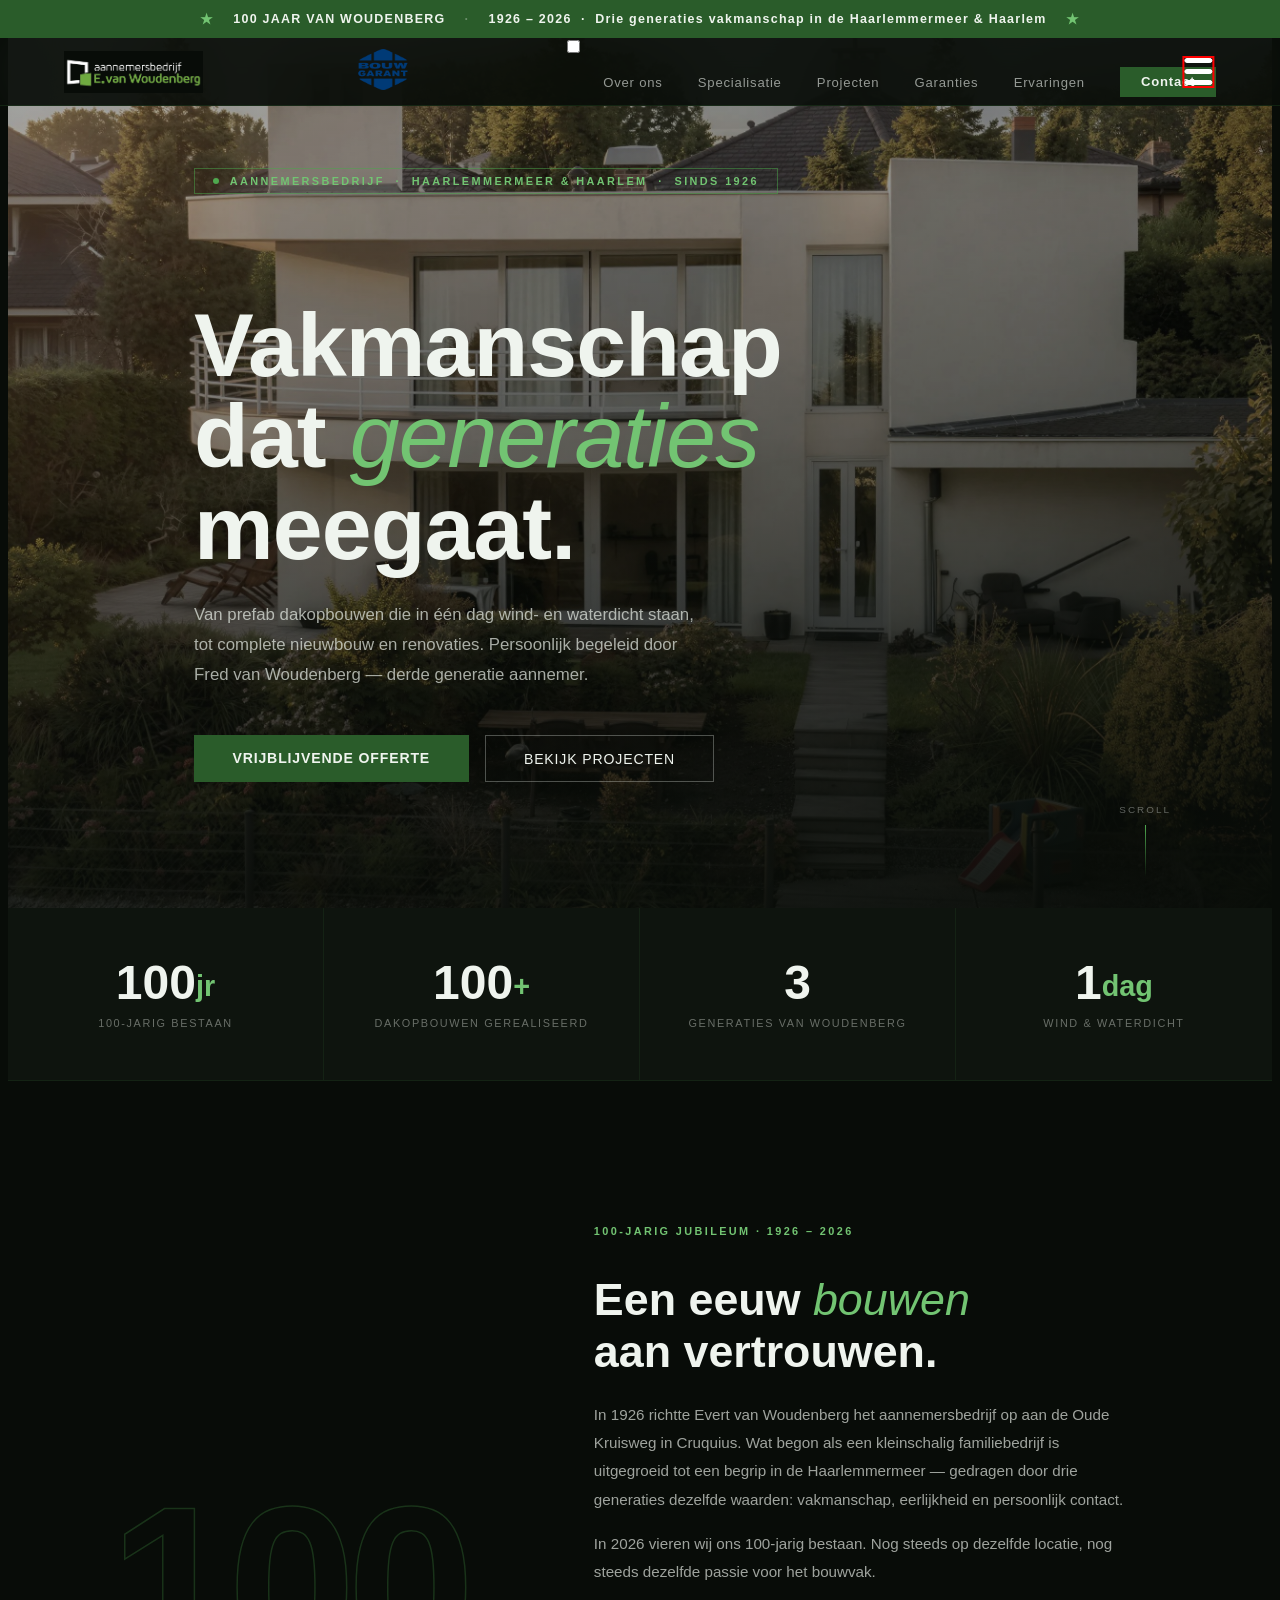
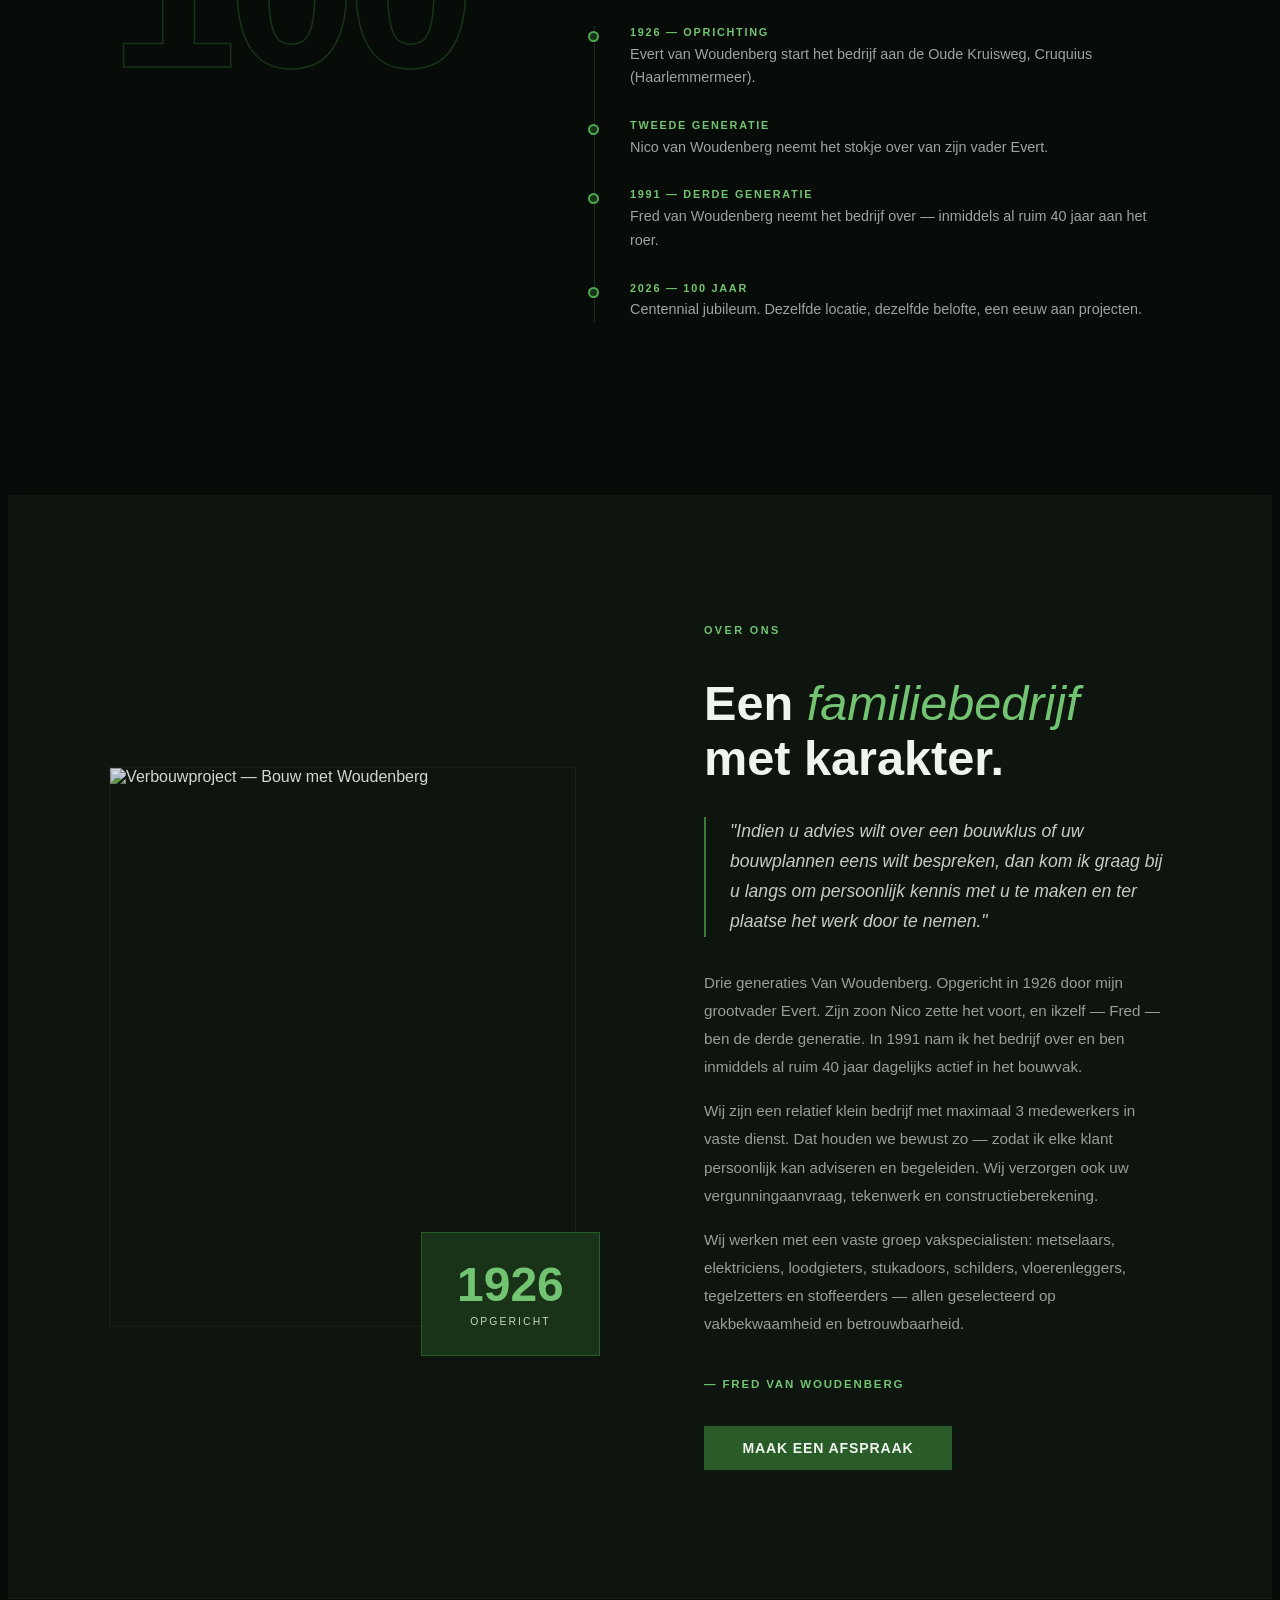
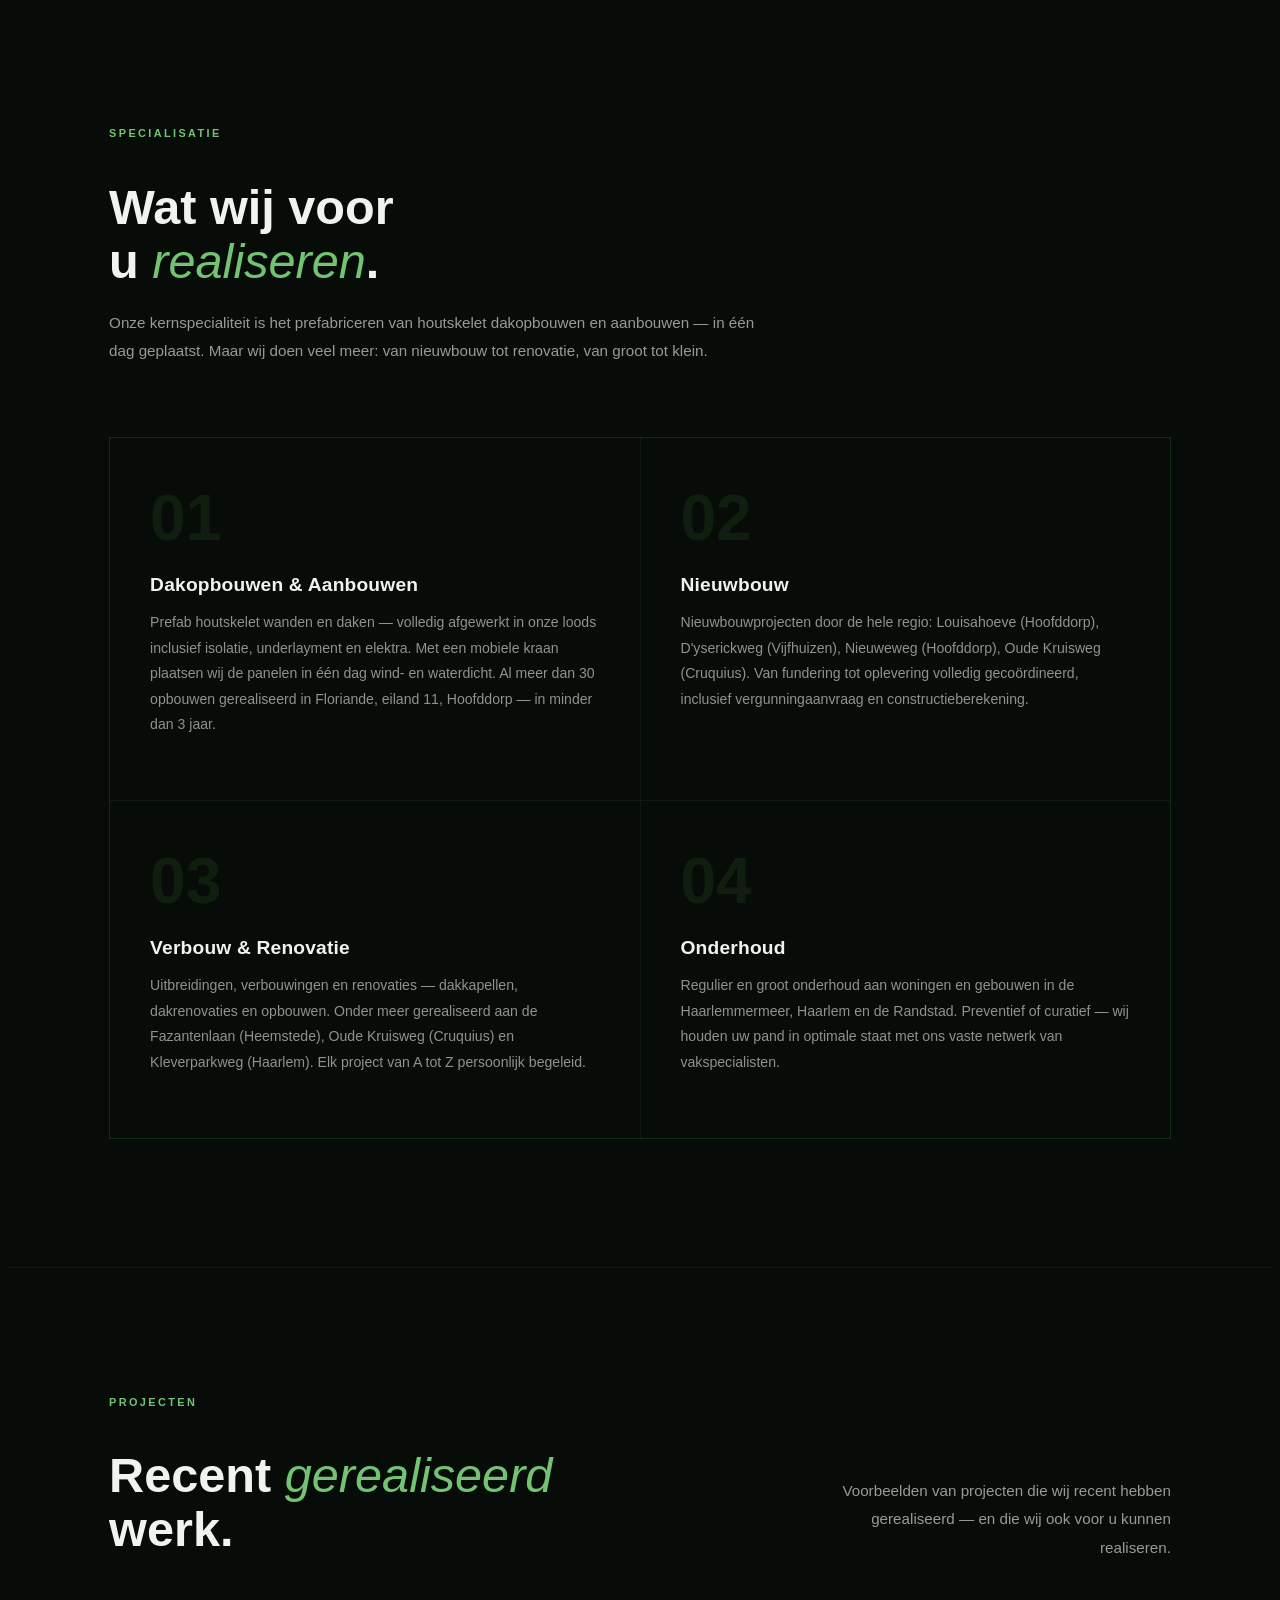
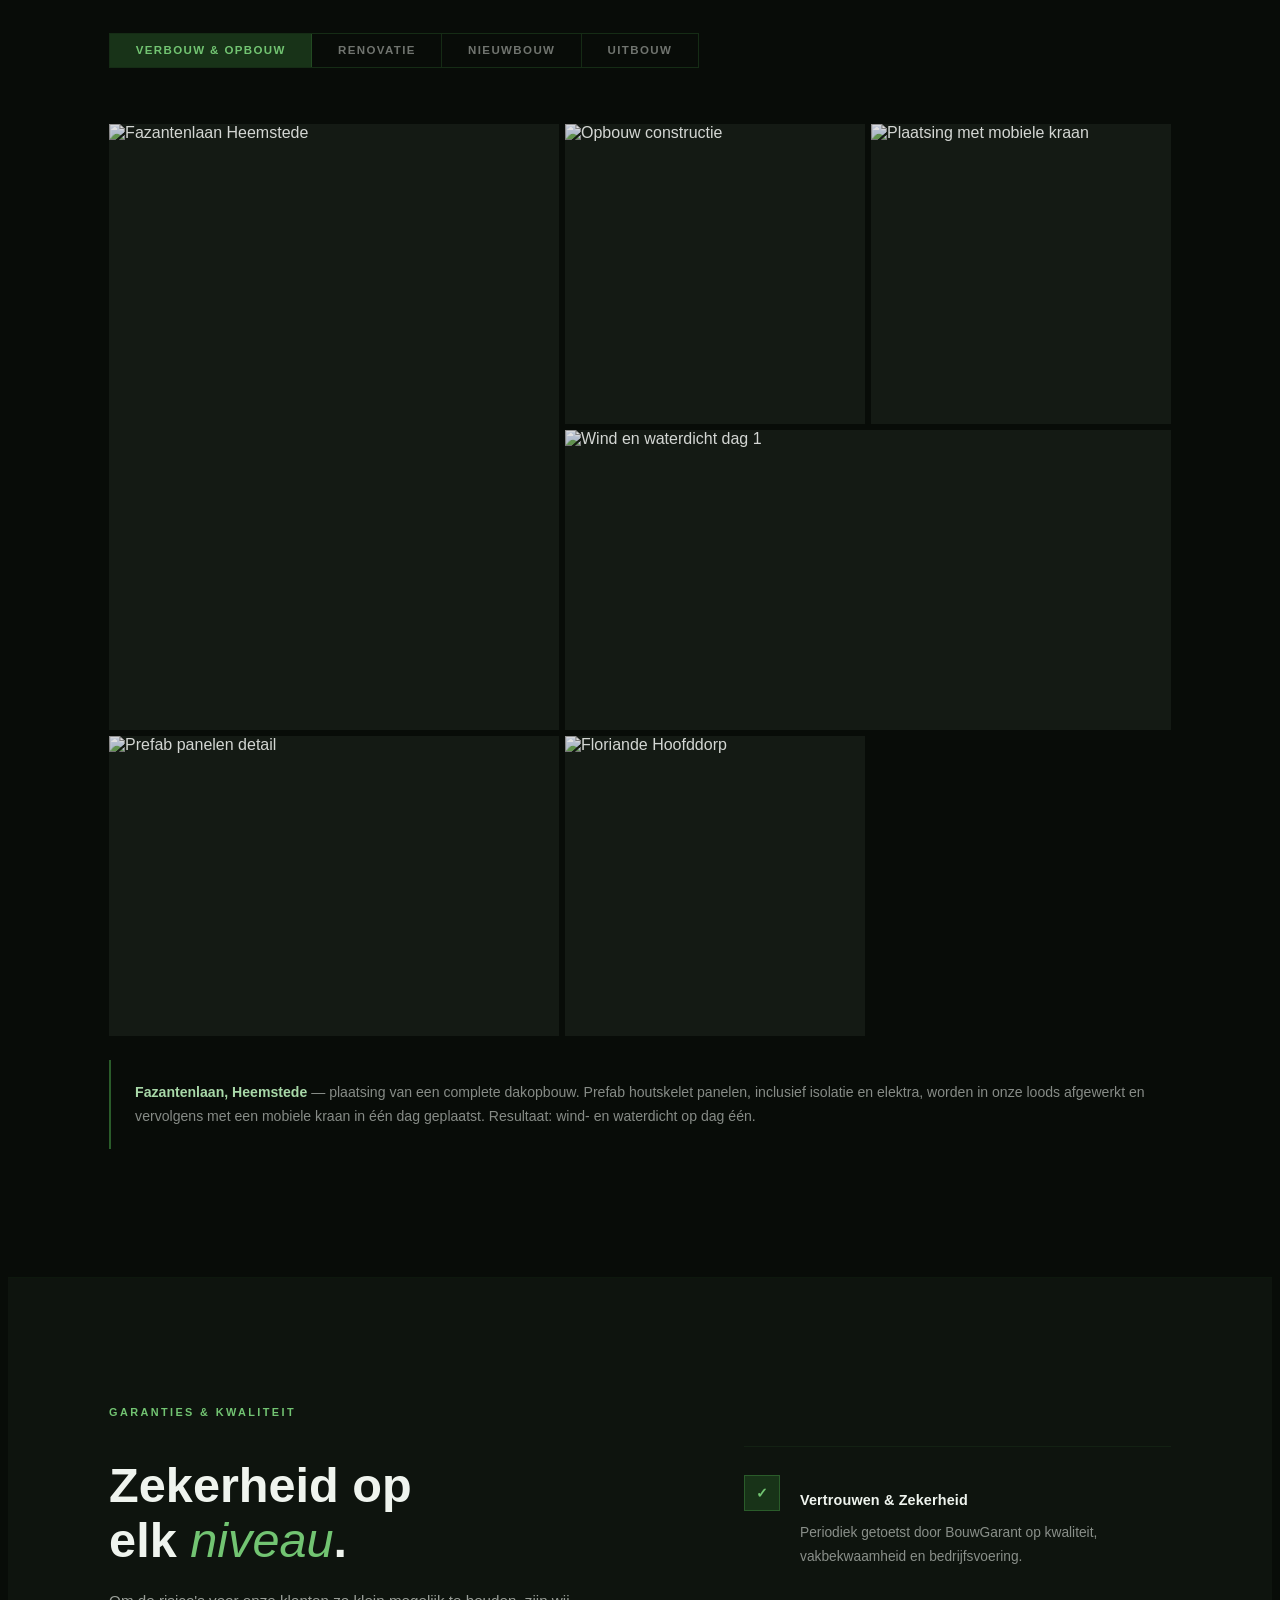
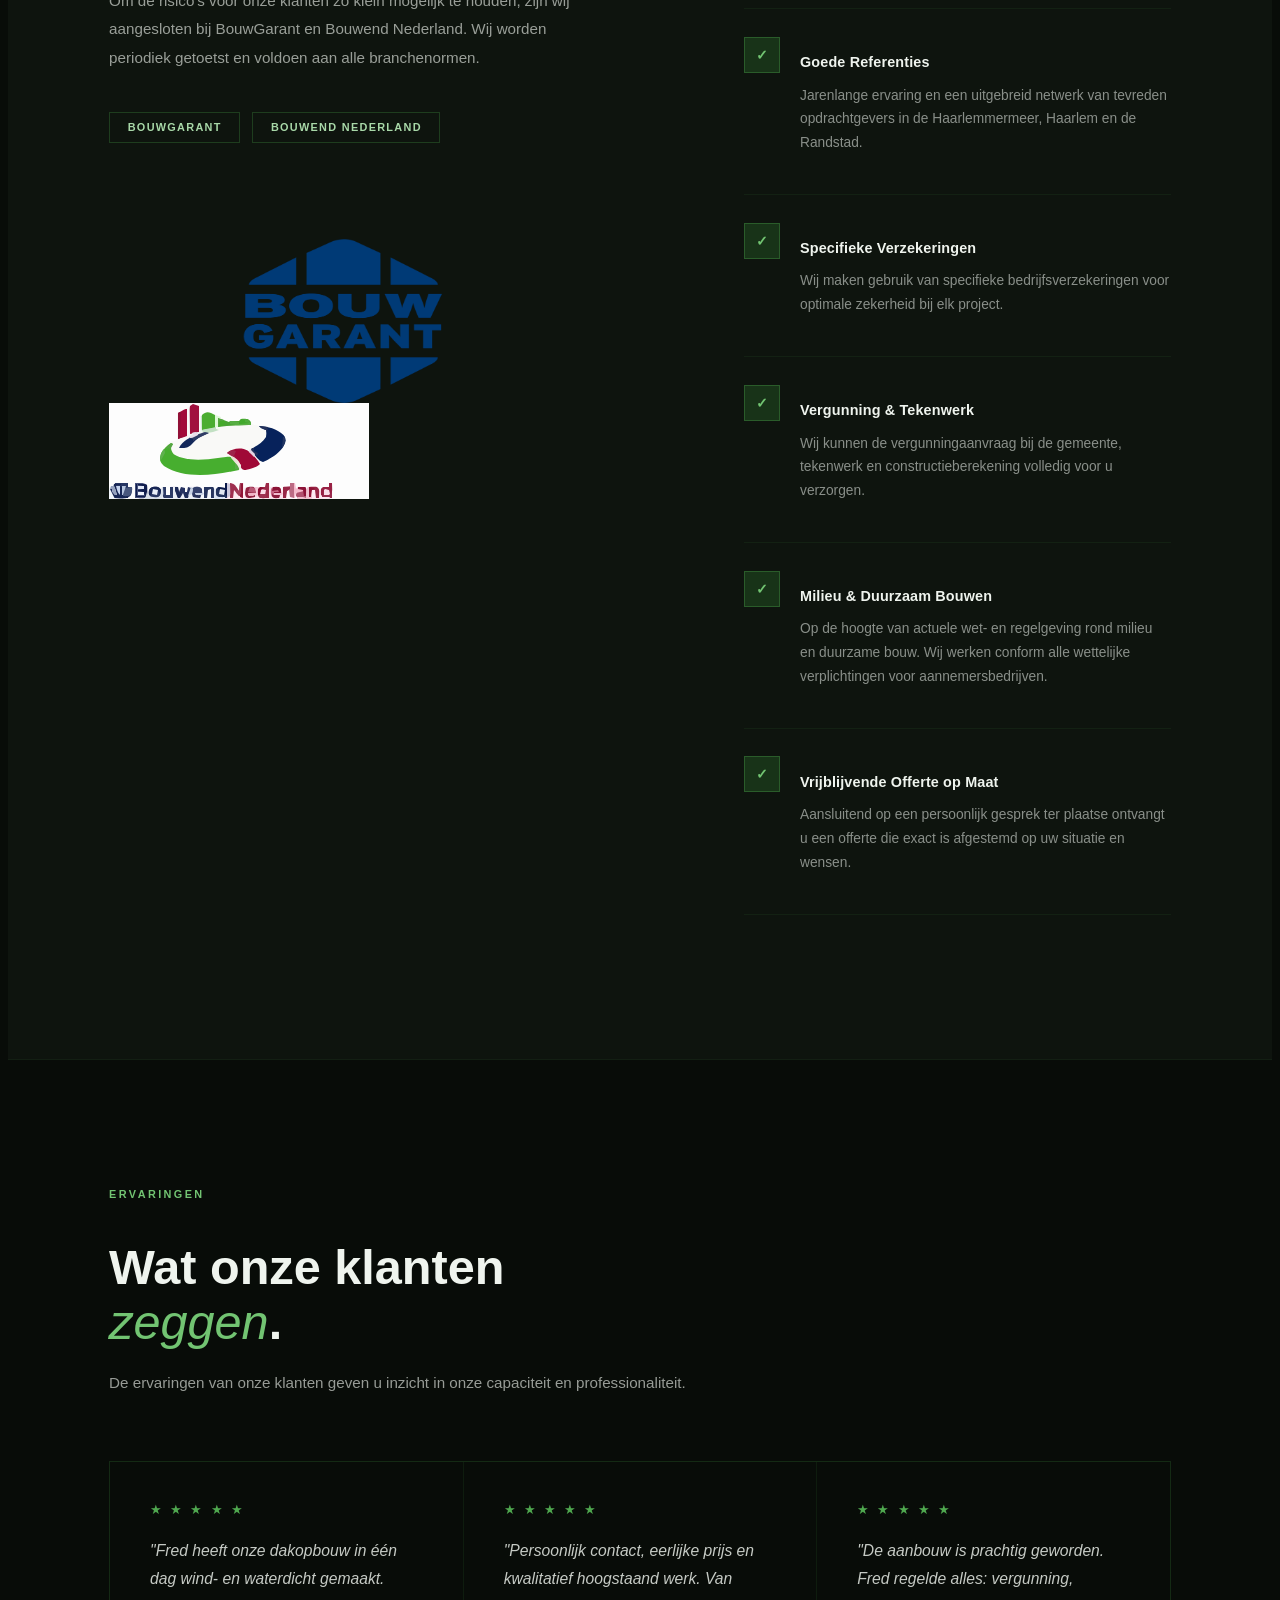
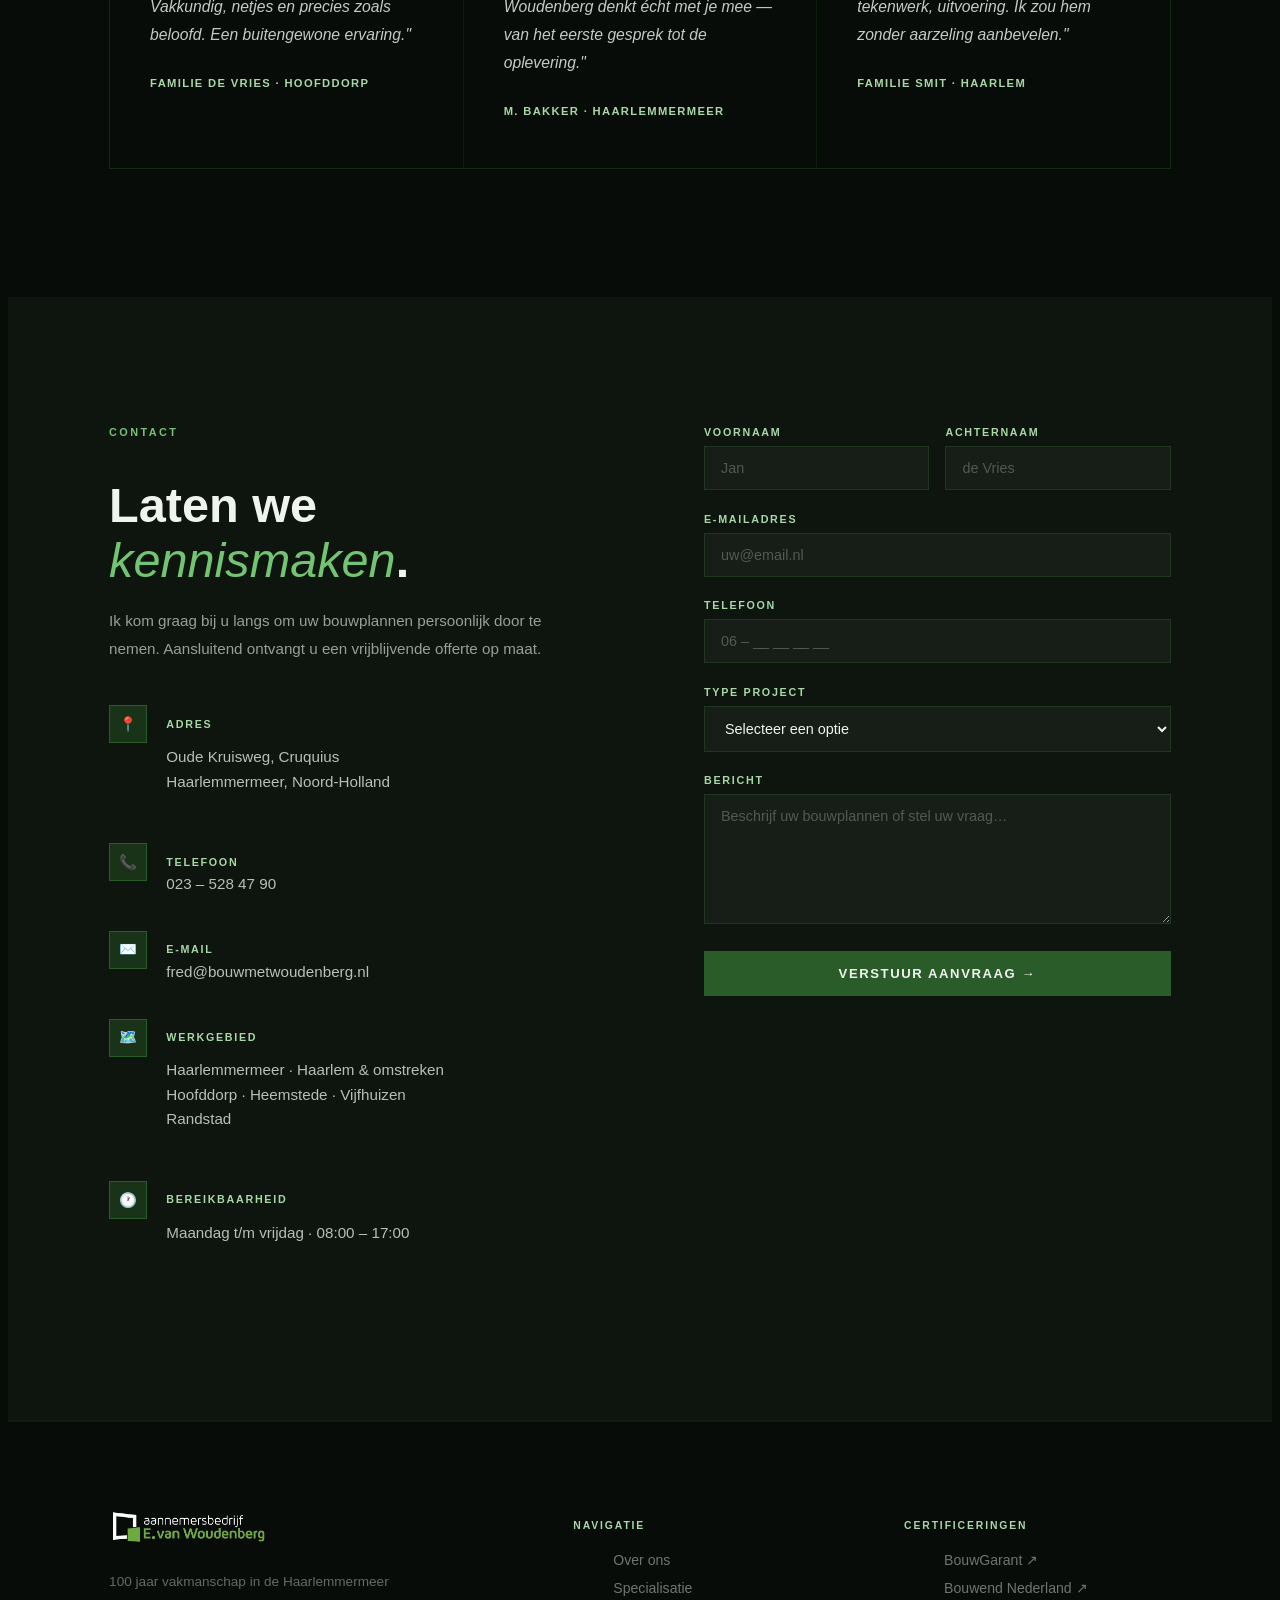
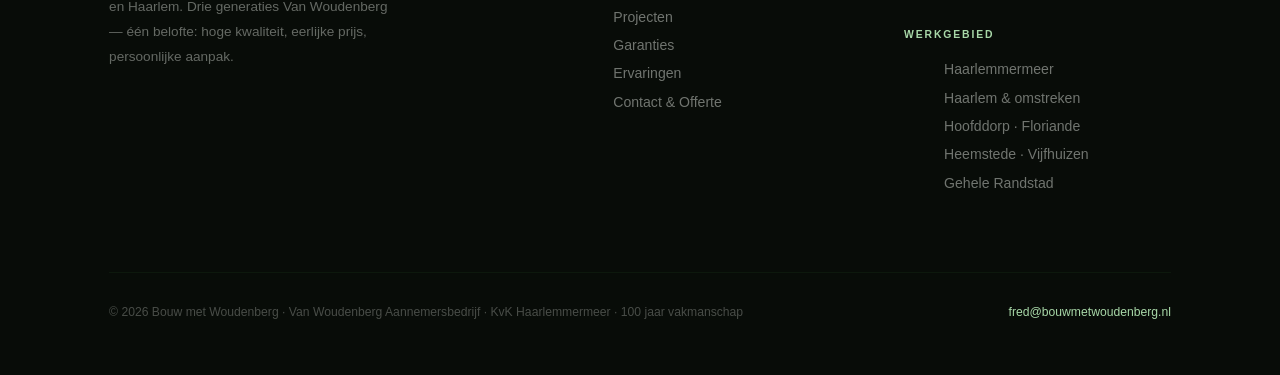
==== Bouw_met_Woudenberg/index.html @ 9d131769 "Add files via upload" ====
<!DOCTYPE html>
<html lang="nl">
<head>
<meta charset="UTF-8">
<meta name="viewport" content="width=device-width, initial-scale=1.0">
<title>Bouw met Woudenberg — 100 jaar vakmanschap</title>
<link rel="stylesheet" href="style.css">
</head>
<body>

<header>

<!-- ─── JUBILEUM BANNER ─── -->
<div class="jubileum-banner">
  <span class="jub-star">★</span>
  <strong>100 JAAR VAN WOUDENBERG</strong>
  <span class="jub-sep">·</span>
  <span>1926 – 2026 &nbsp;·&nbsp; Drie generaties vakmanschap in de Haarlemmermeer &amp; Haarlem</span>
  <span class="jub-star">★</span>
</div>

<!-- ─── NAV ─── -->
<nav id="main-nav">
  <a href="#home" class="nav-logo">
    <img src="[data-uri]" alt="Aannemersbedrijf E. van Woudenberg" style="height:42px;width:auto;display:block;">
  </a>
  <a href="" class="nav-bouw-garant">
    <svg xmlns="http://www.w3.org/2000/svg" xmlns:xlink="http://www.w3.org/1999/xlink" width="50px" height="41px" viewBox="0 0 100 82" version="1.1">
    <title>BouwGarant_Logo_RGB</title>
    <g id="Ontwerp" stroke="none" stroke-width="1" fill="none" fill-rule="evenodd">
        <g id="10-01_Home" transform="translate(-76, -99)">
            <g id="Group" transform="translate(0, 69)">
                <image id="BouwGarant_Logo_RGB" x="76" y="30" width="100" height="82" xlink:href="[data-uri]"/>
            </g>
        </g>
    </g>
</svg>
  </a>
  <div>
    <label for="hamburgeMenuBtn class="Wrapper">
      <input type="checkbox" class="hamburgeMenuBtn" id="hamburgeMenuBtn">
      <span class="hamburgerLineBox">
        <span class="hamburgerLine"></span>
        <span class="hamburgerLine"></span>
        <span class="hamburgerLine"></span>
      </span>
    </label>
    <ul>
      <li><a href="#over-ons">Over ons</a></li>
      <li><a href="#specialisatie">Specialisatie</a></li>
      <li><a href="#projecten">Projecten</a></li>
      <li><a href="#garanties">Garanties</a></li>
      <li><a href="#ervaringen">Ervaringen</a></li>
      <li><a href="#contact" class="nav-cta">Contact</a></li>
    </ul>
  </div>
</nav>

</header>

<main>

<!-- ─── HERO ─── -->
<section id="home">
  <img id="hero-img" class="hero-img"
    src="[data-uri]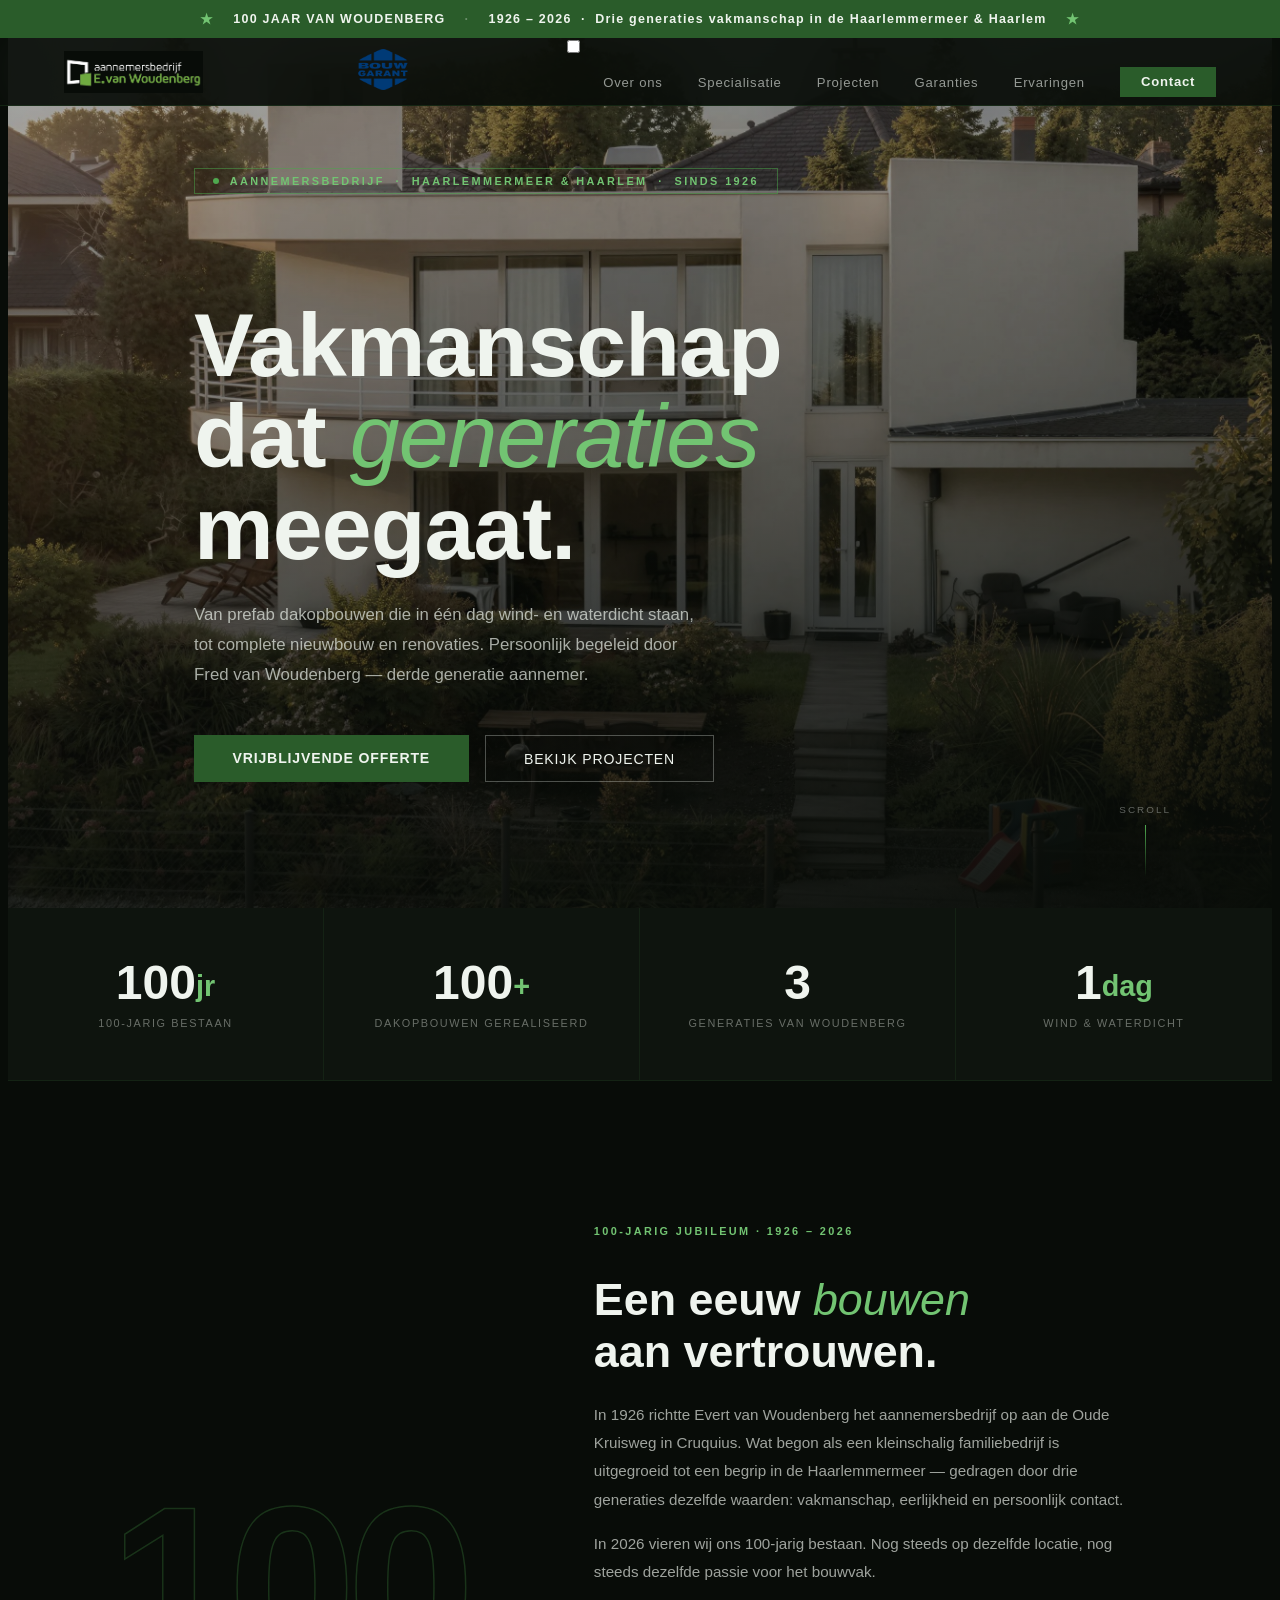
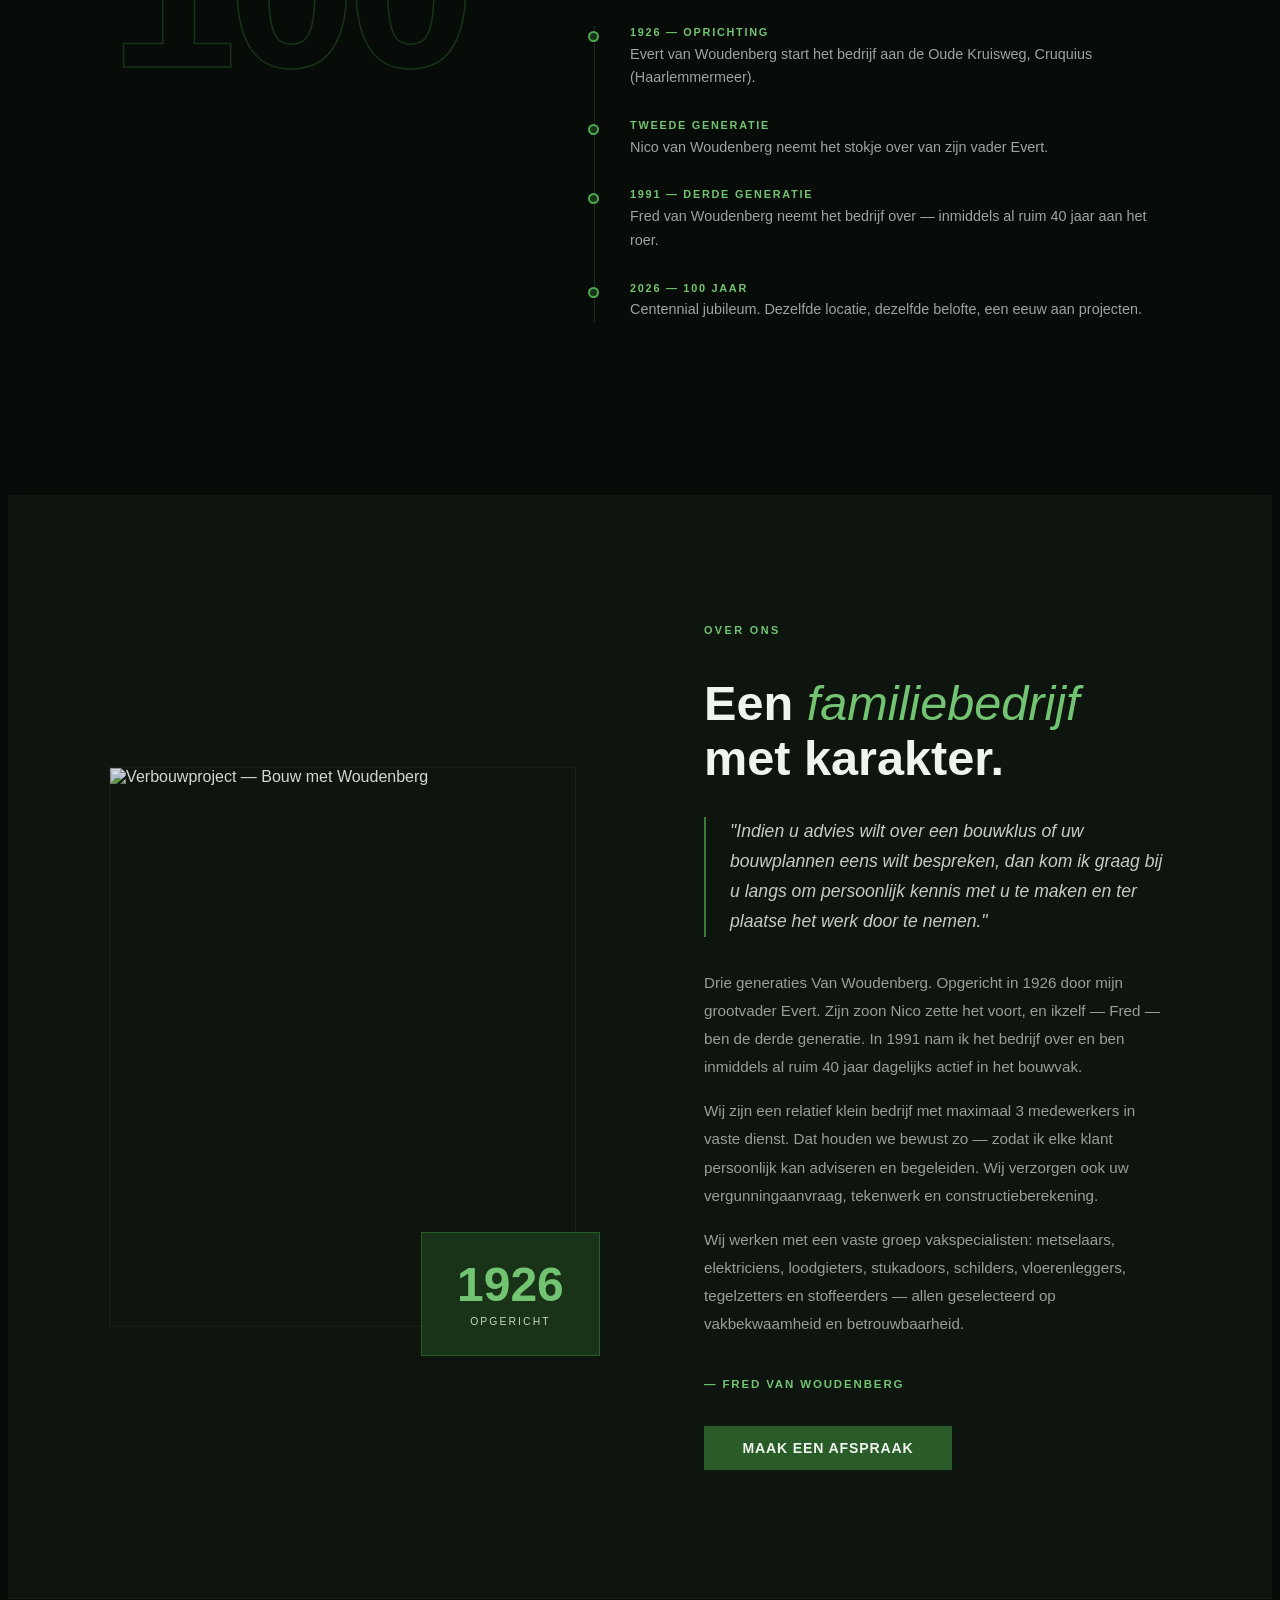
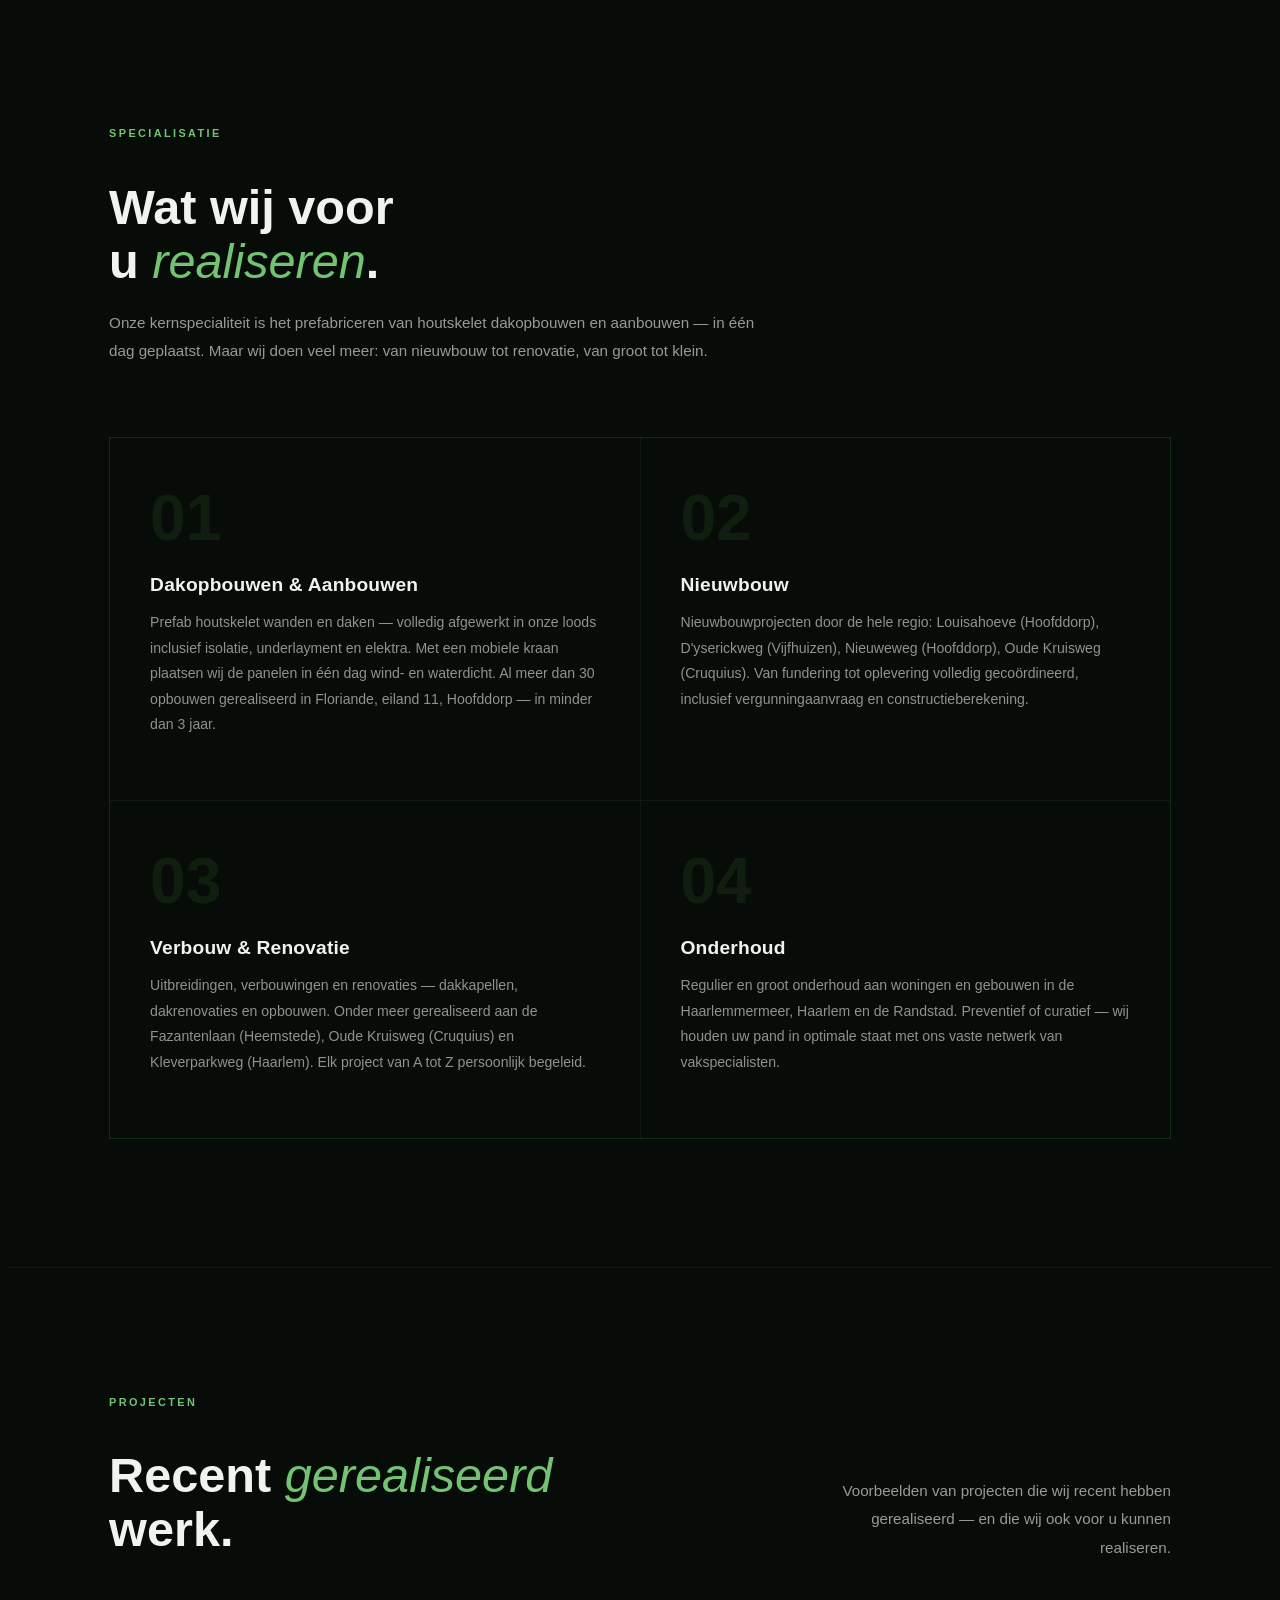
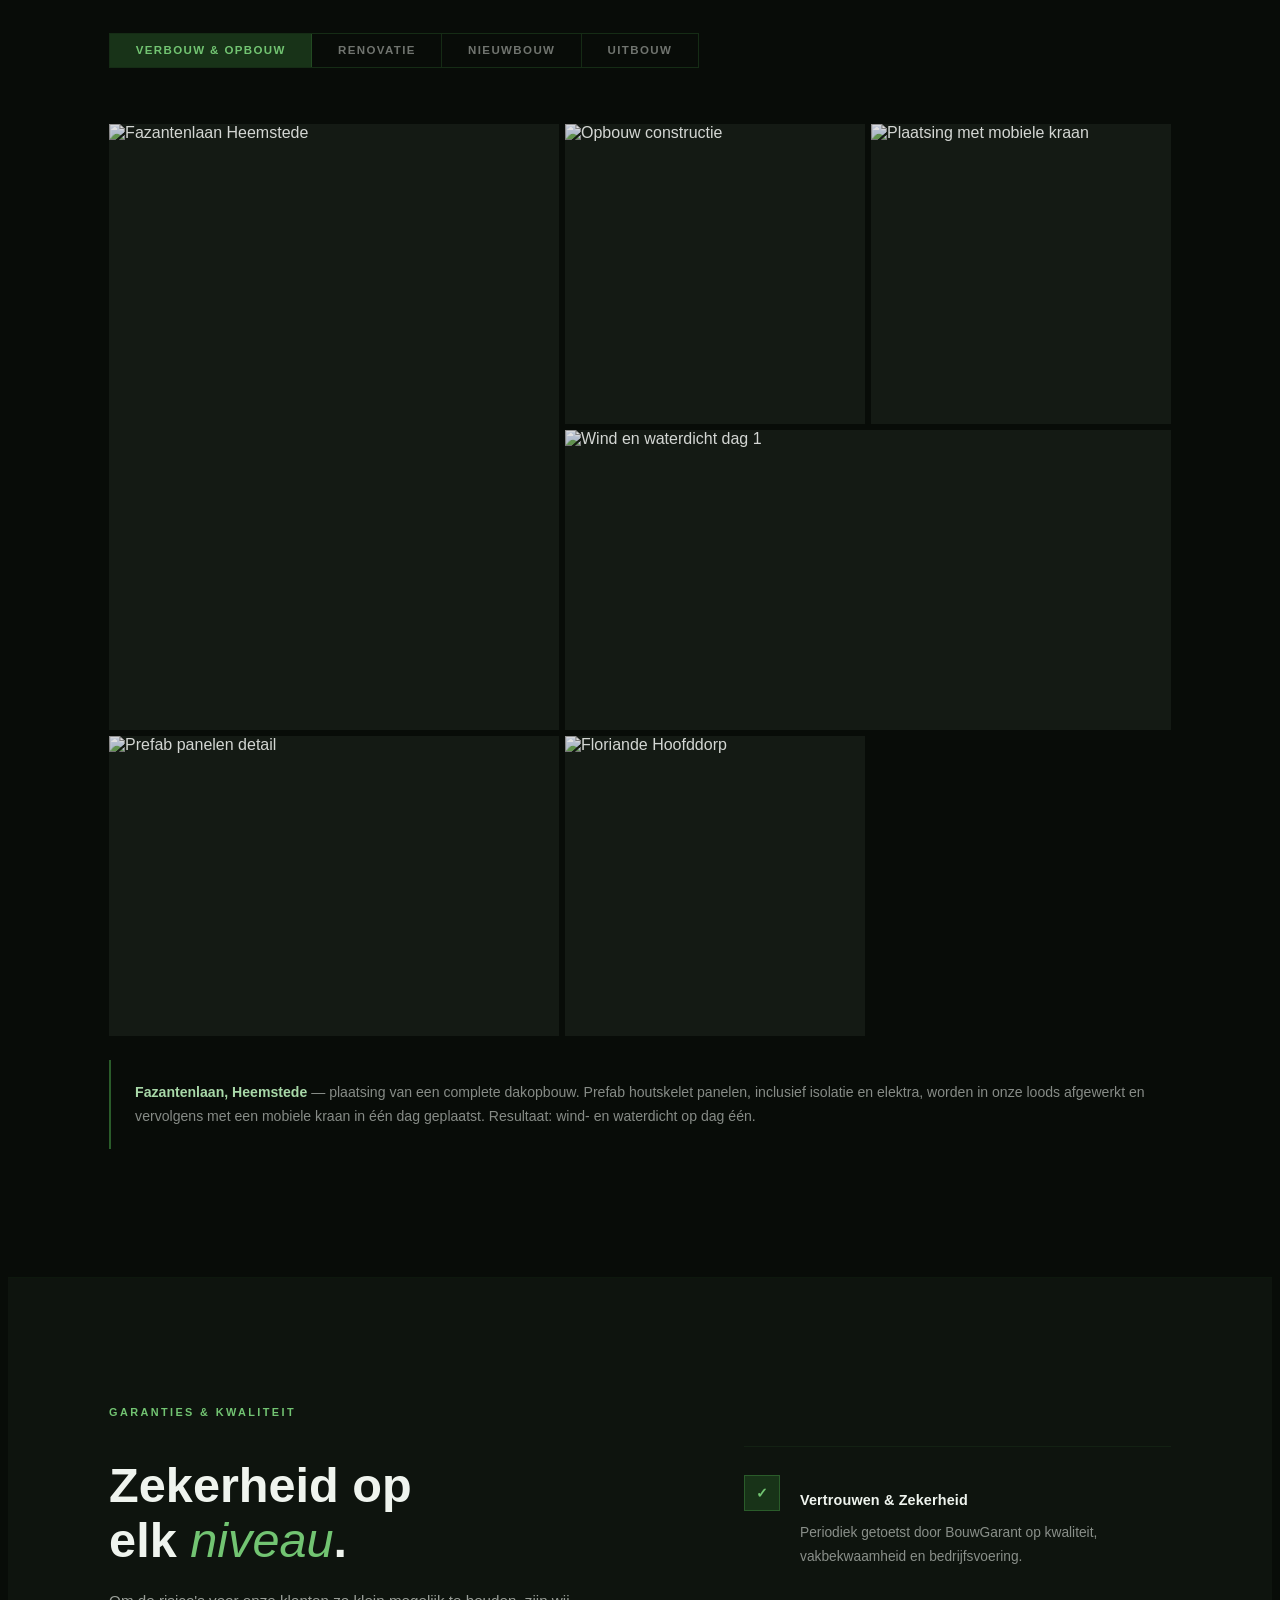
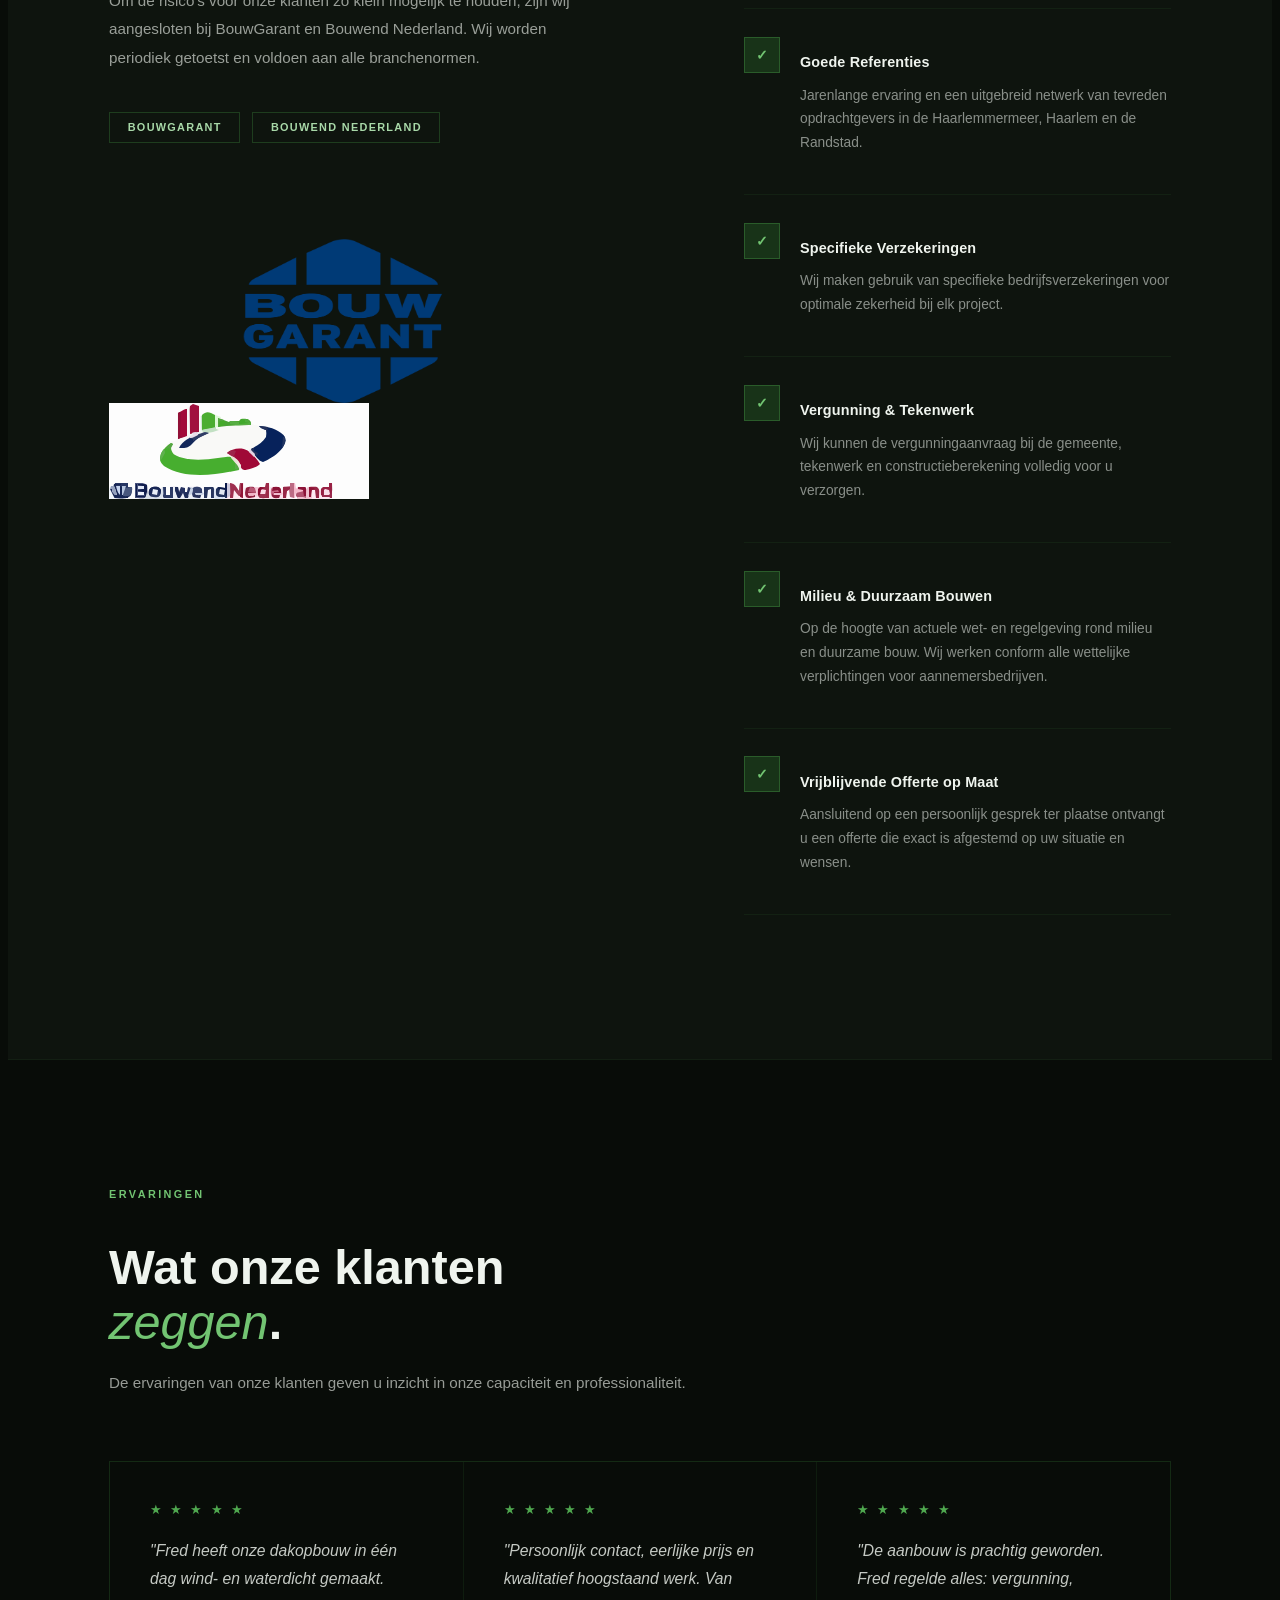
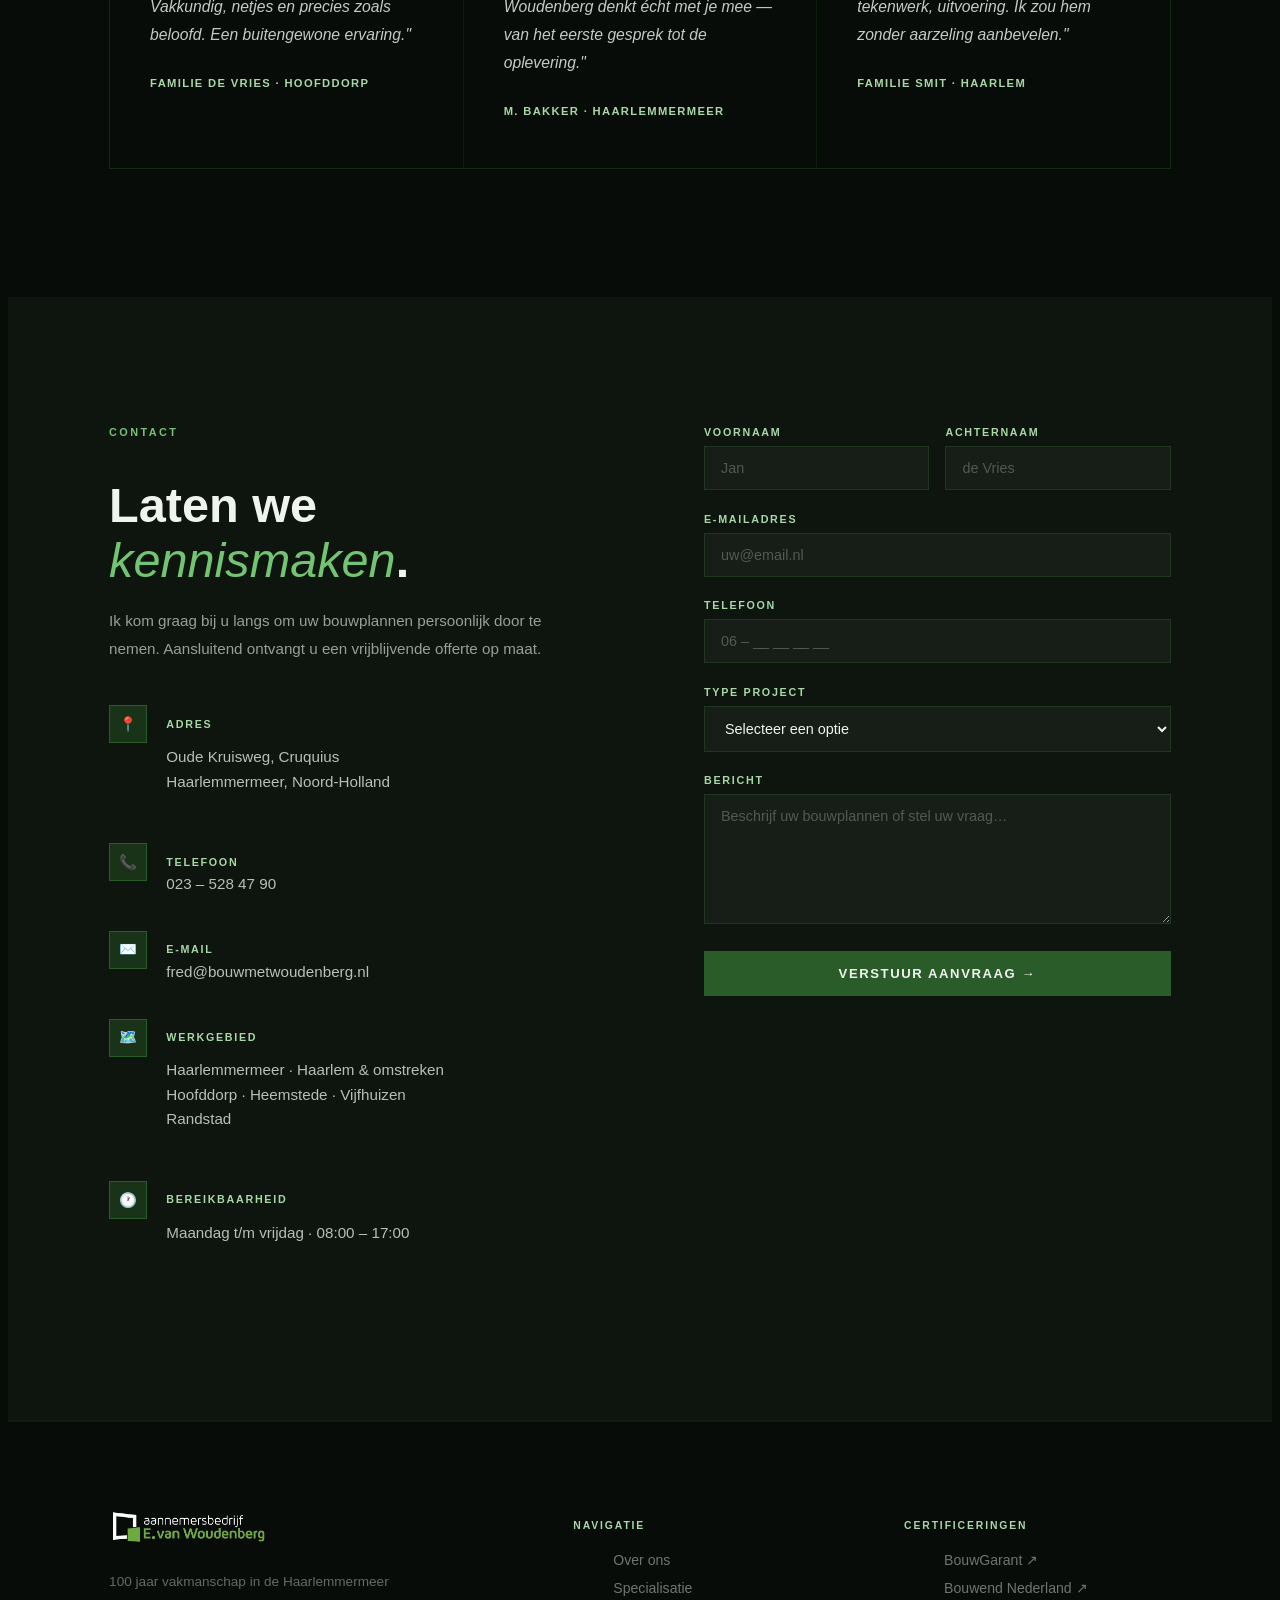
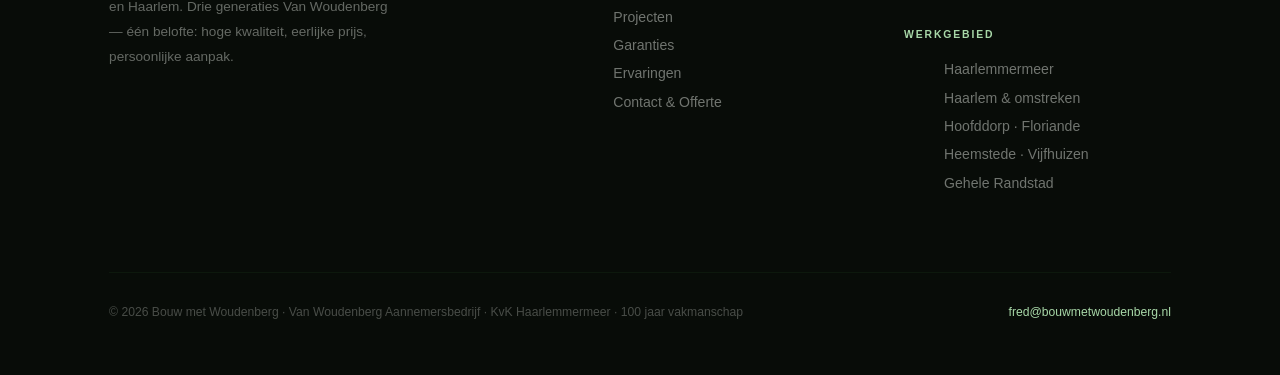
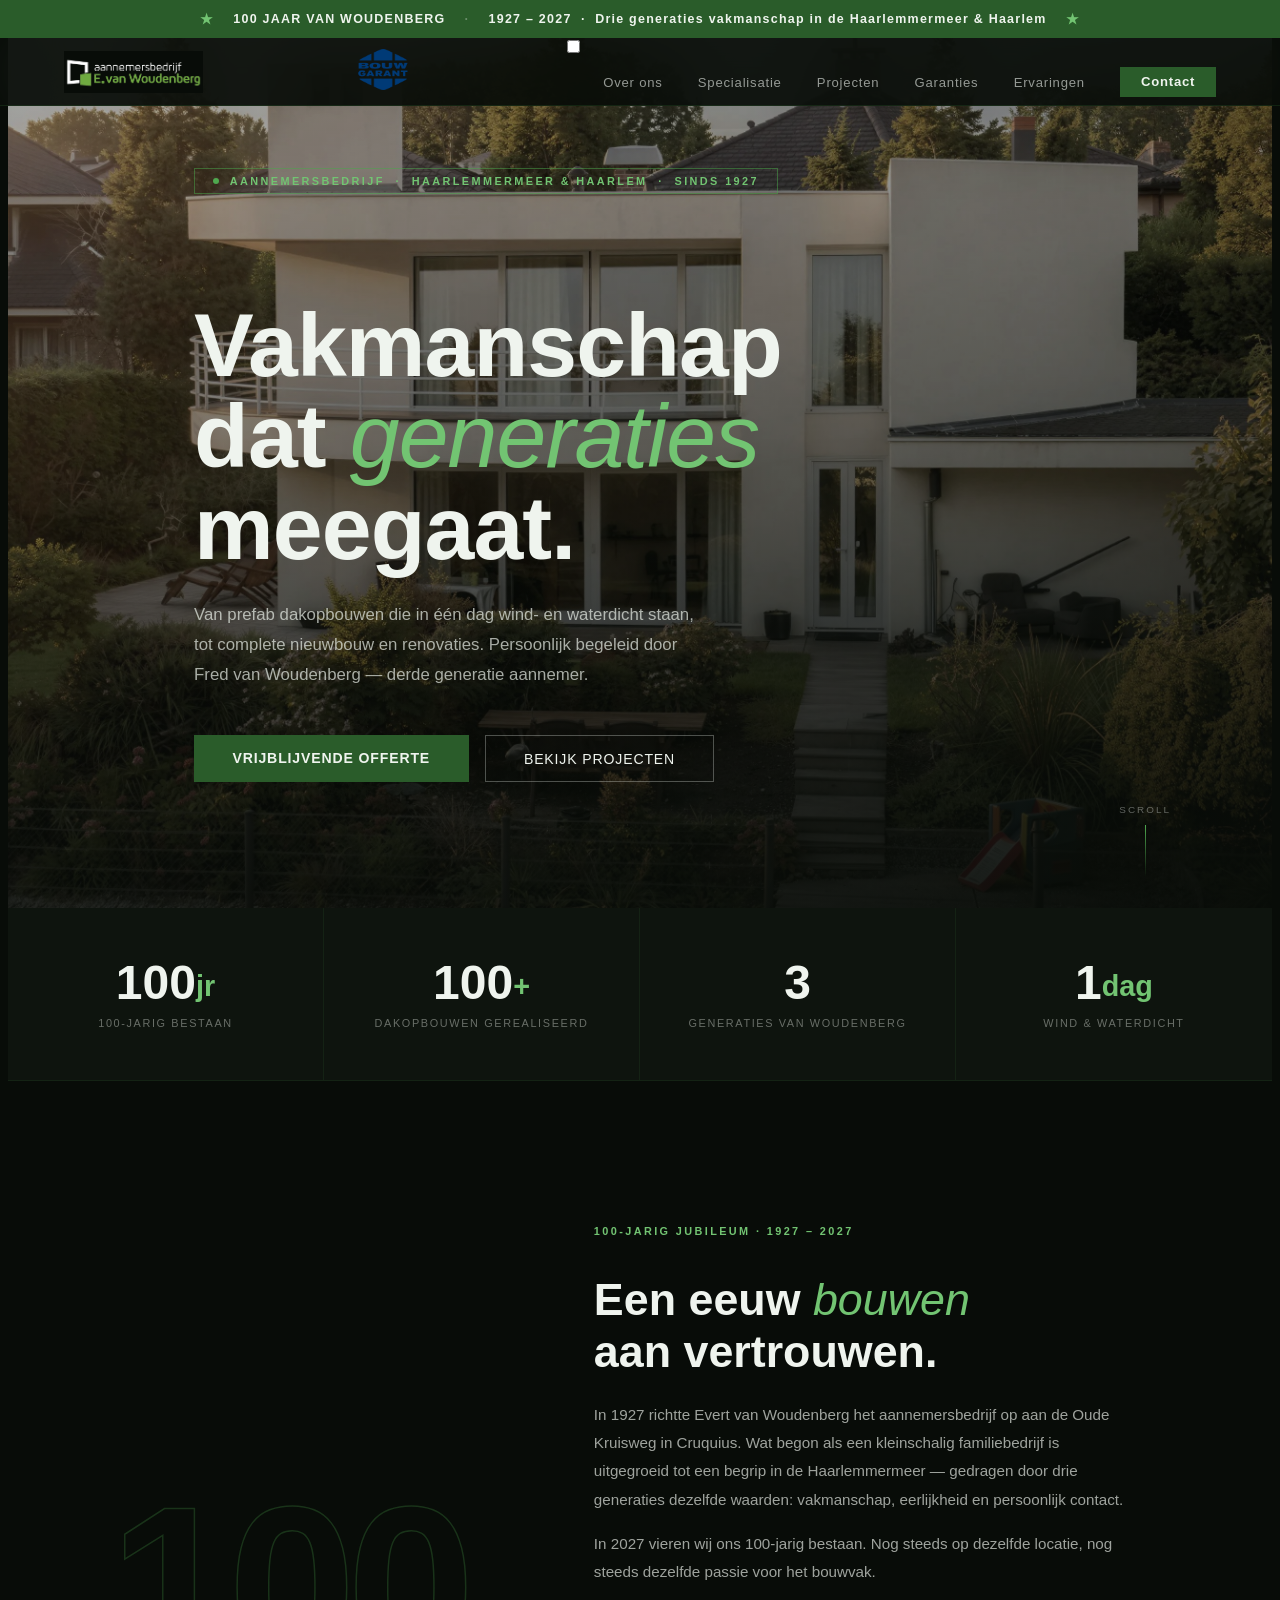
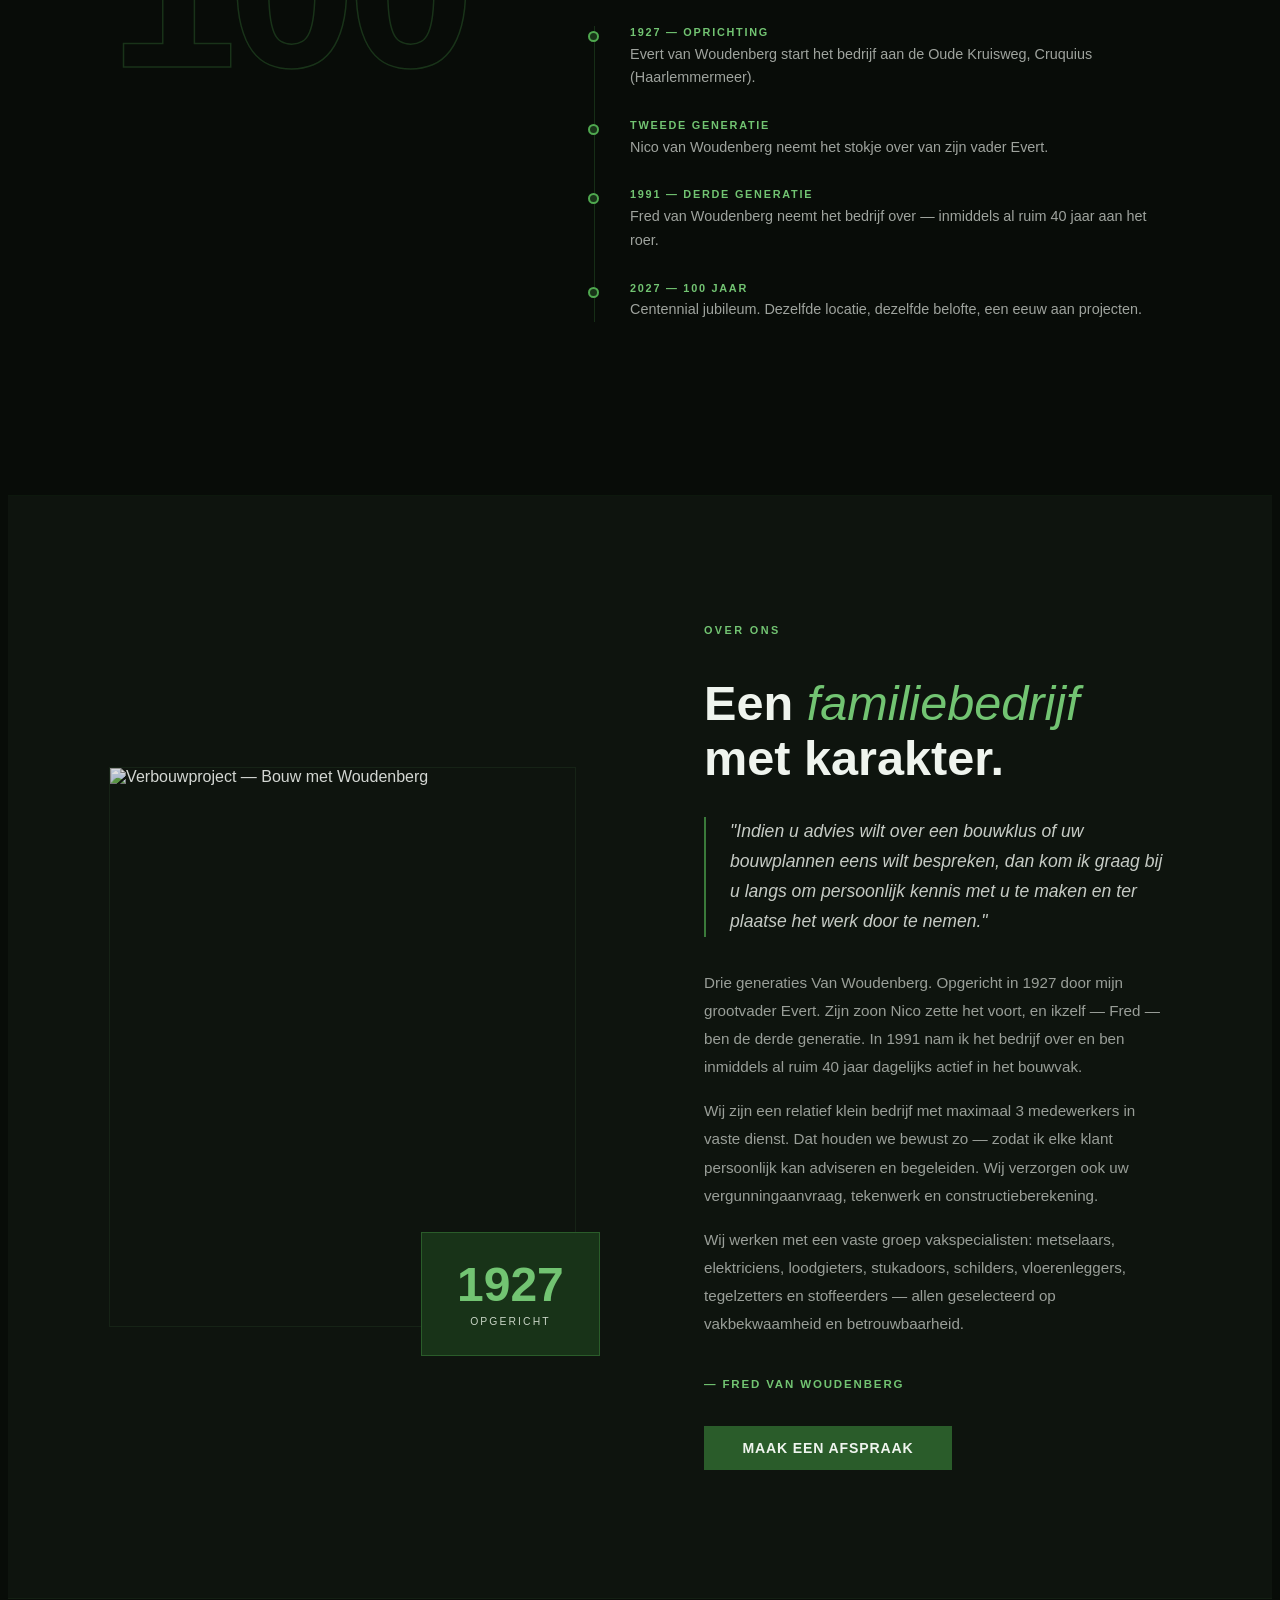
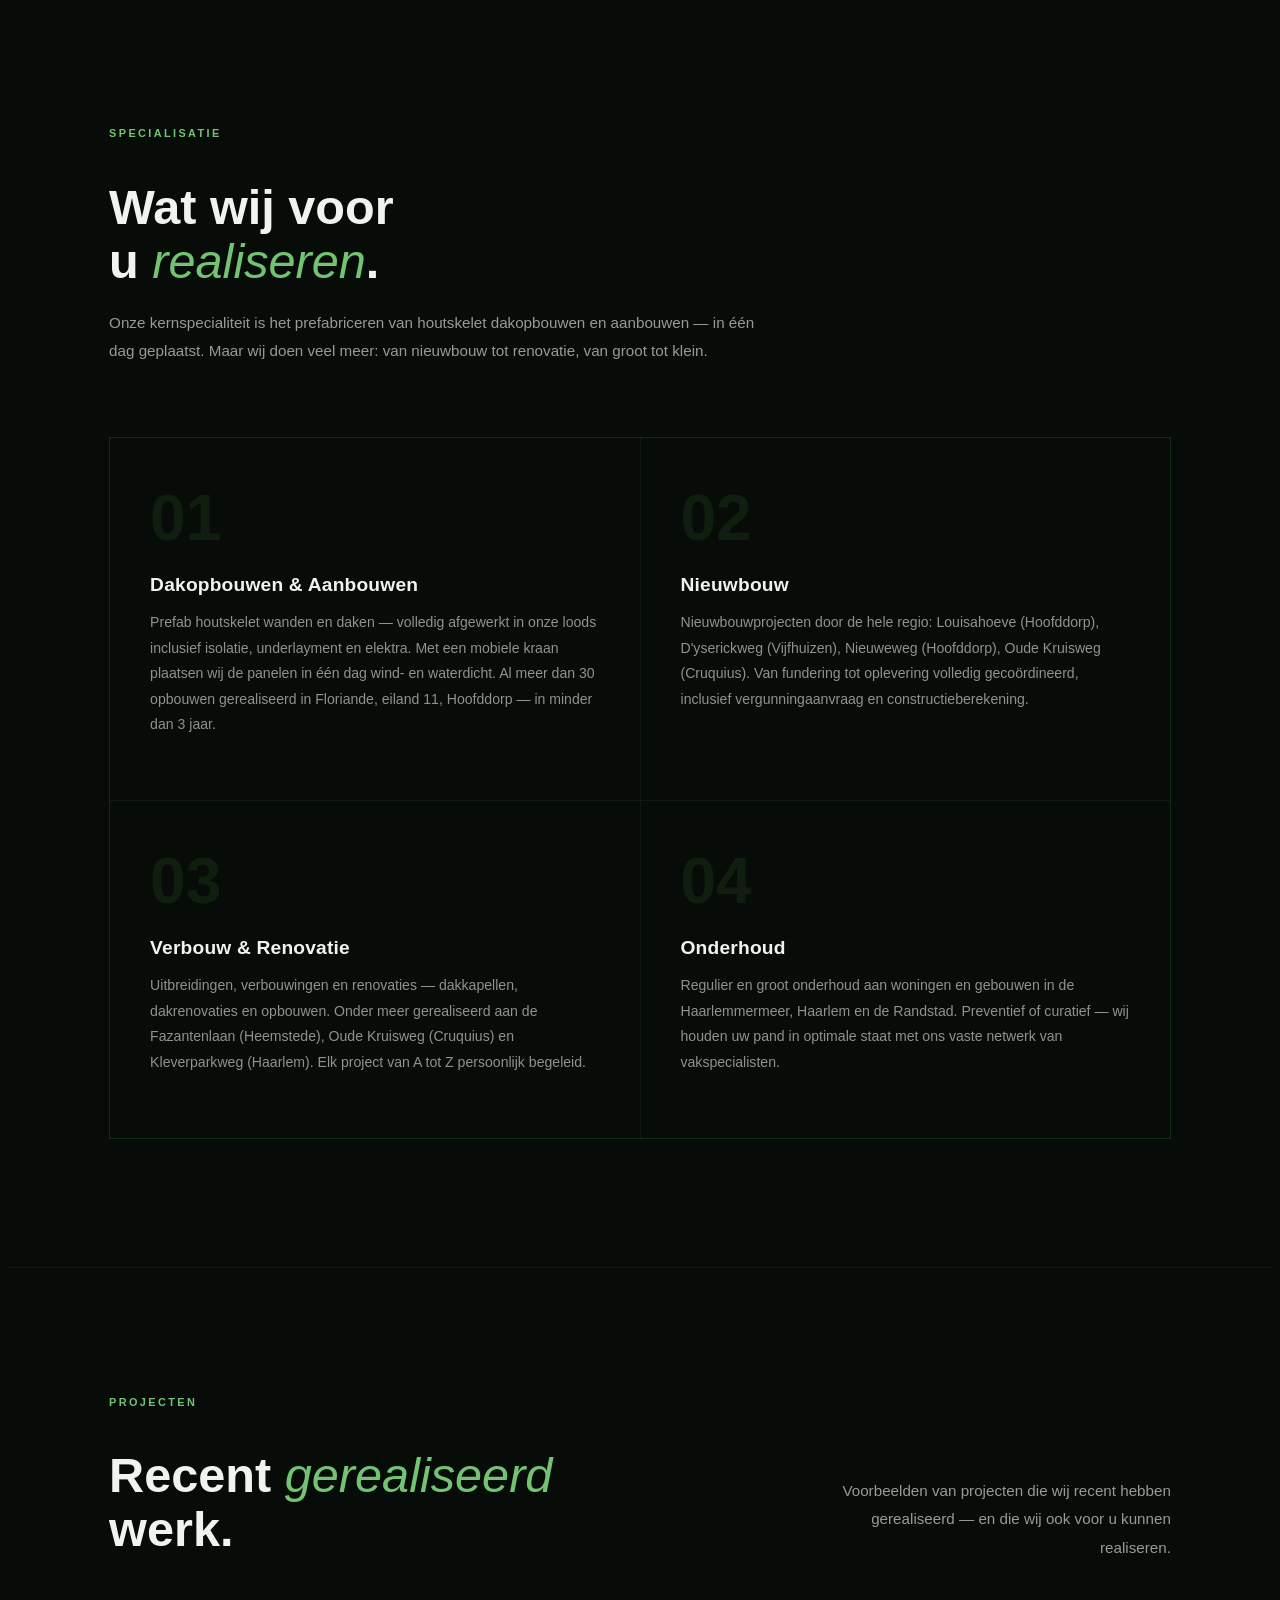
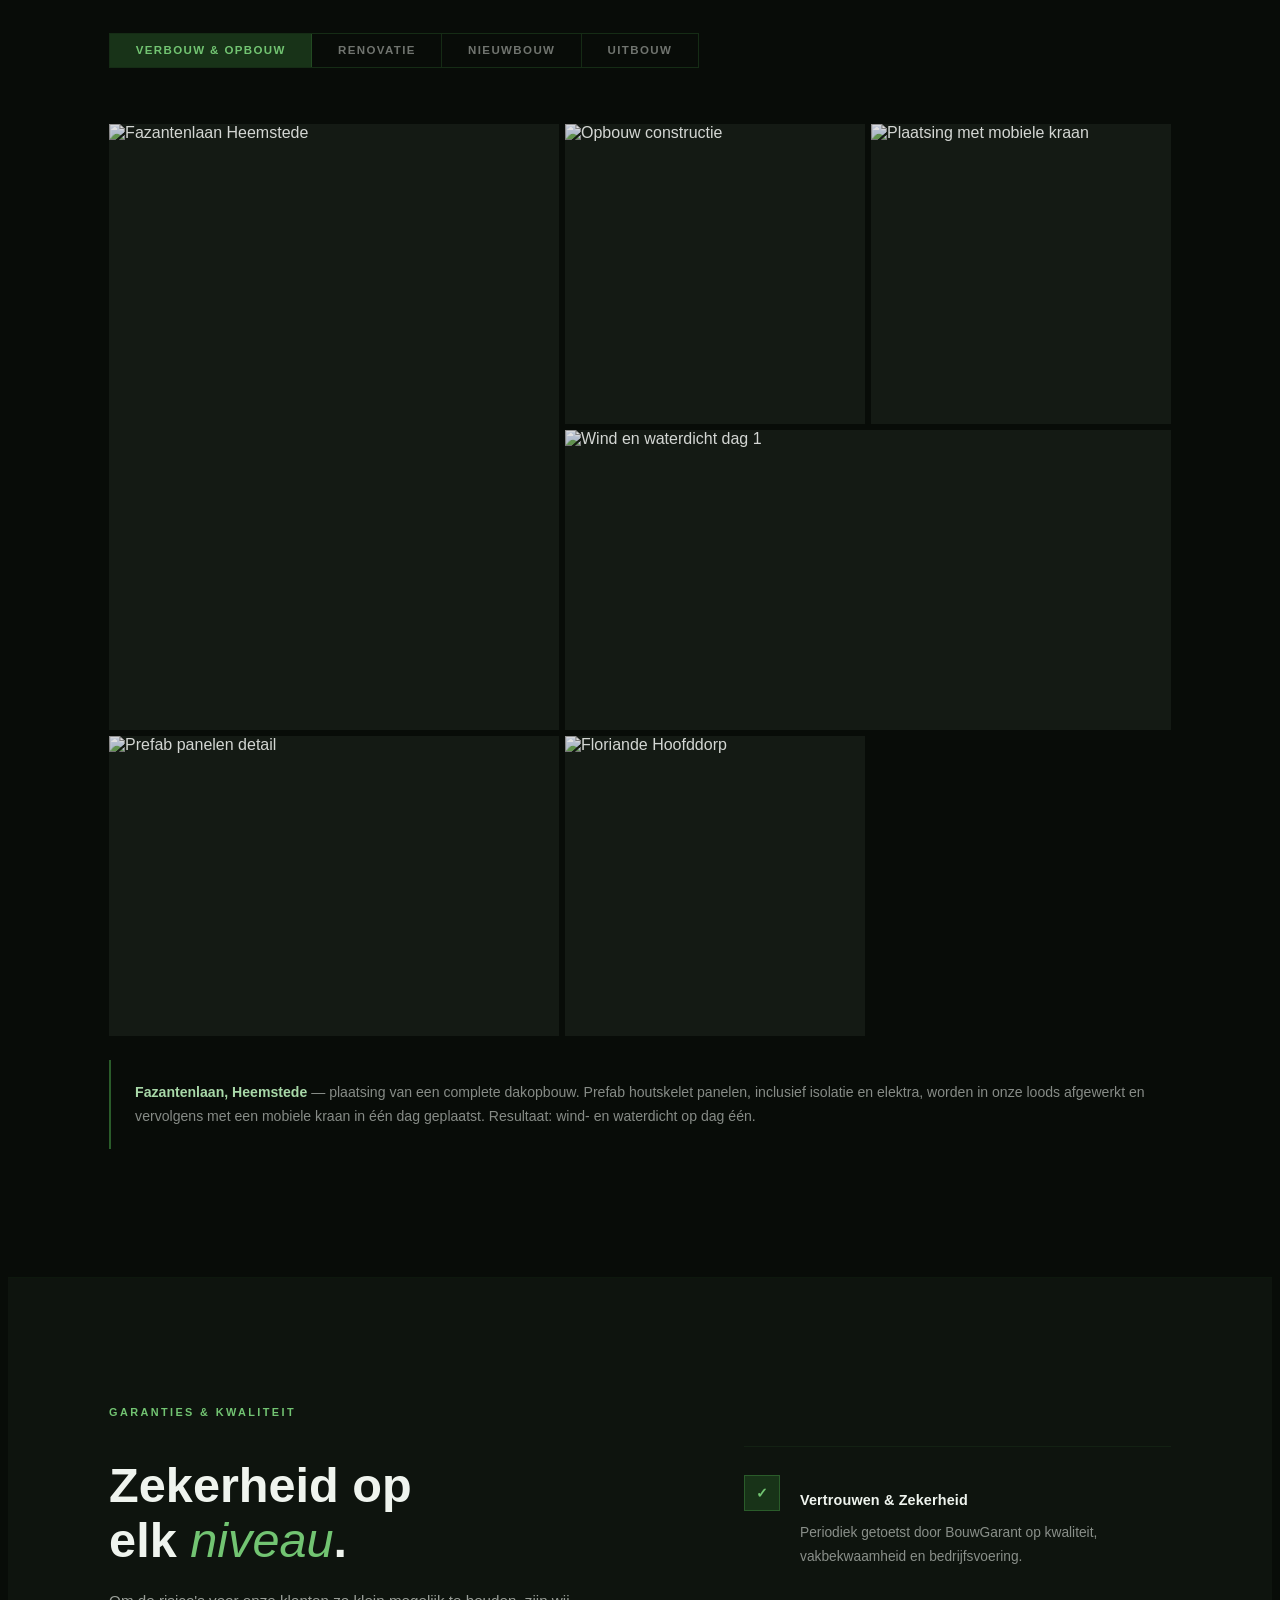
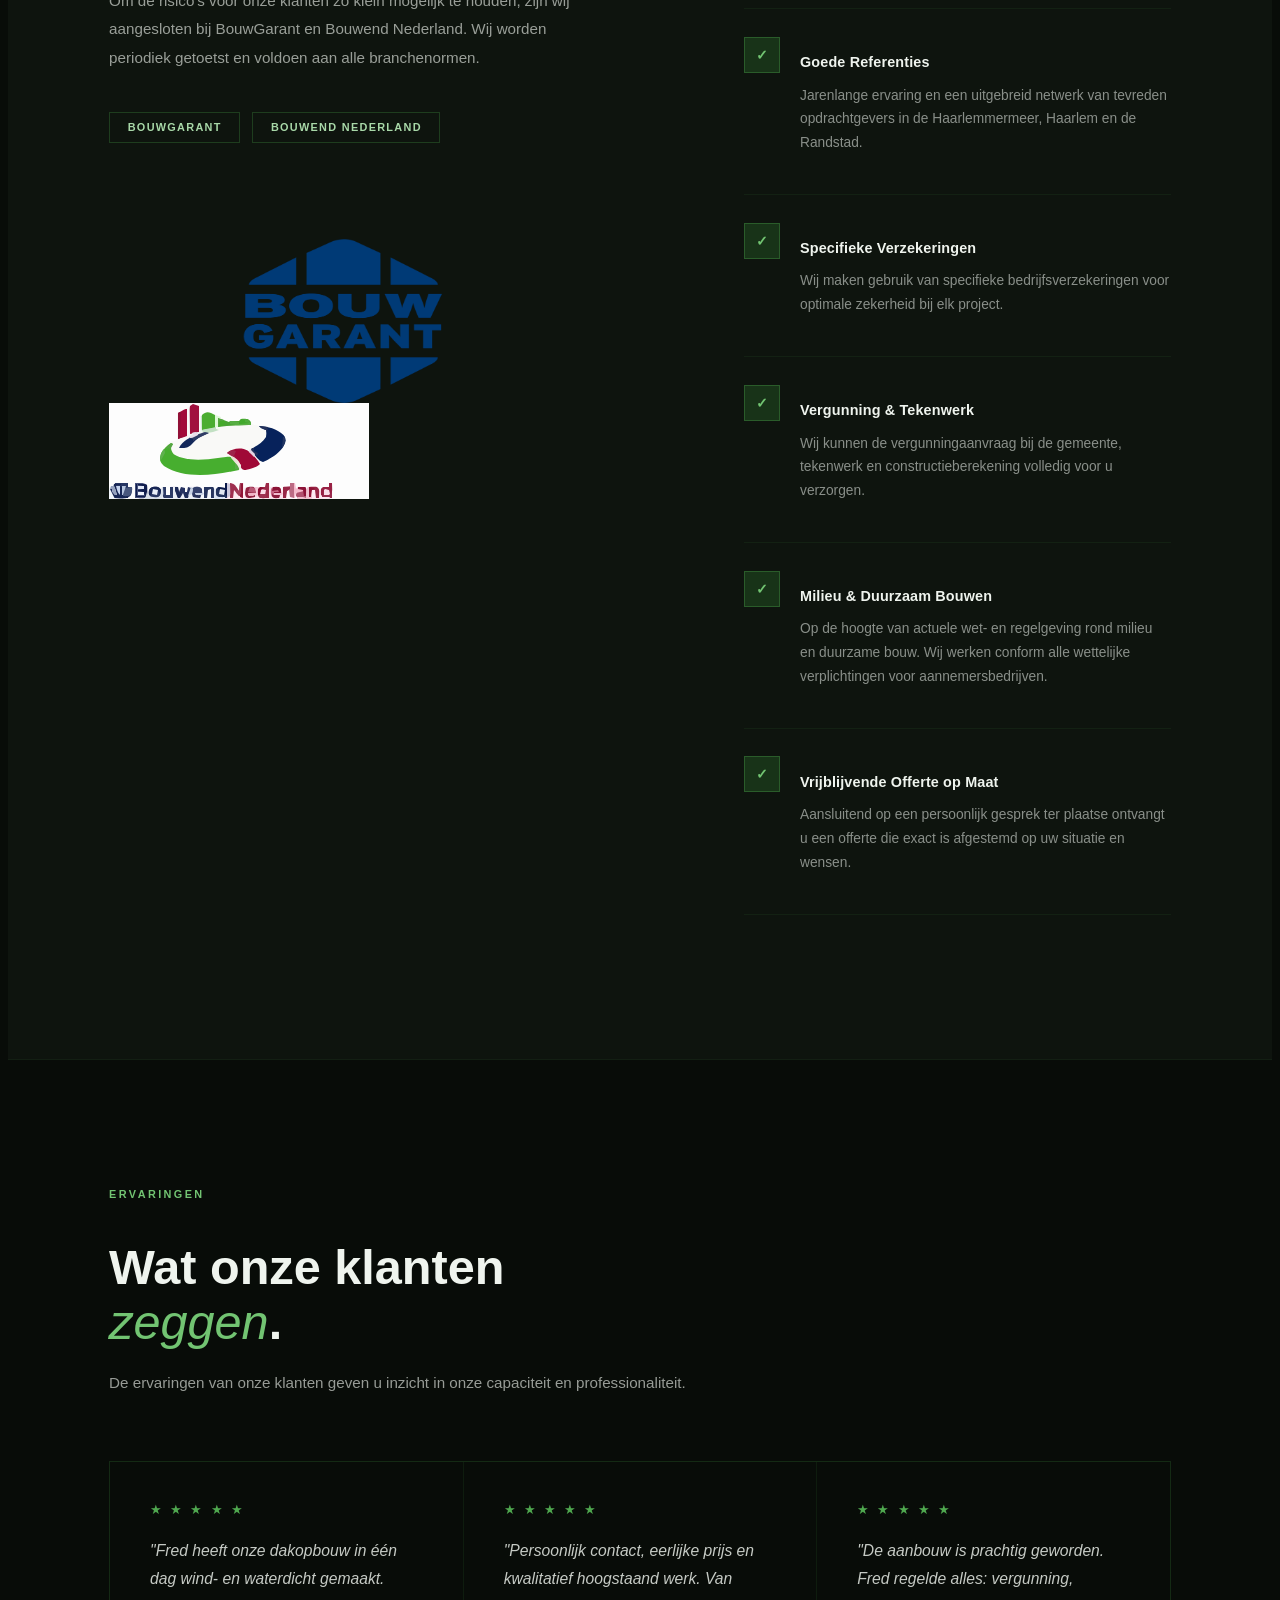
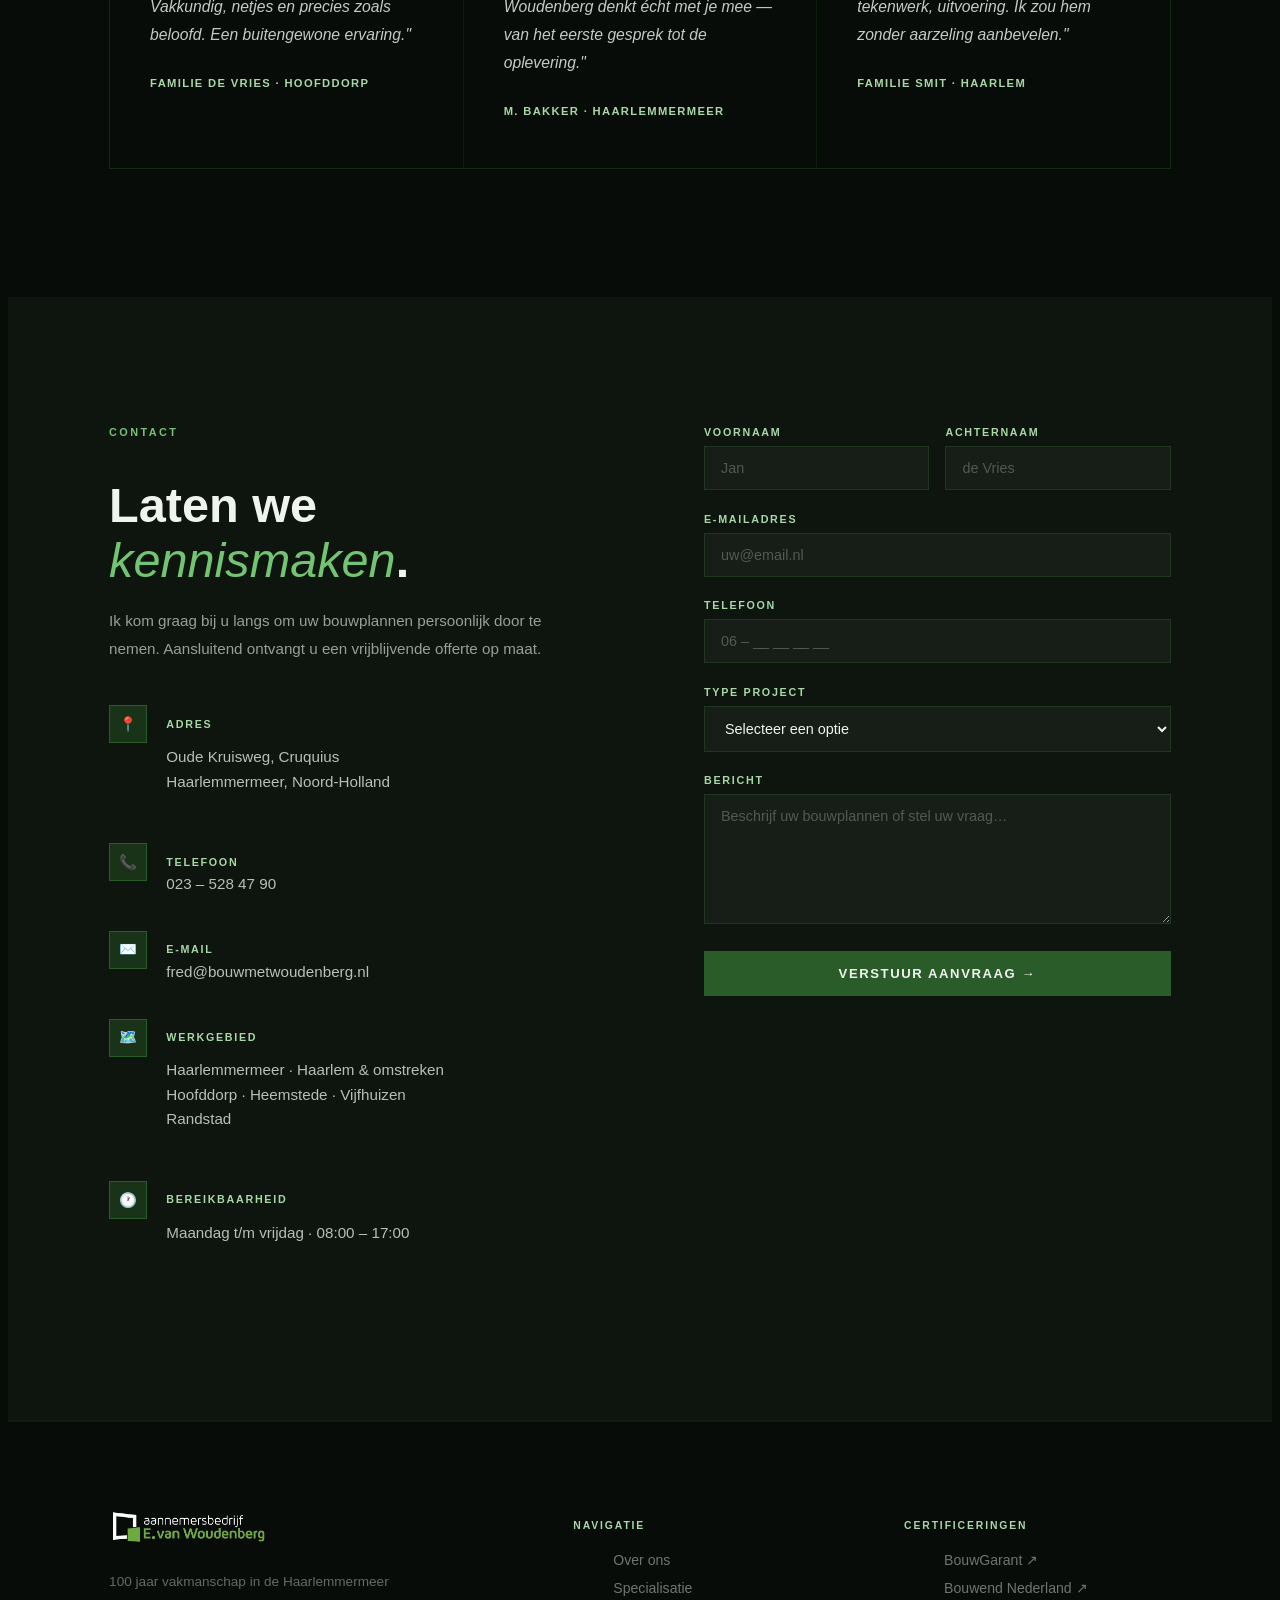
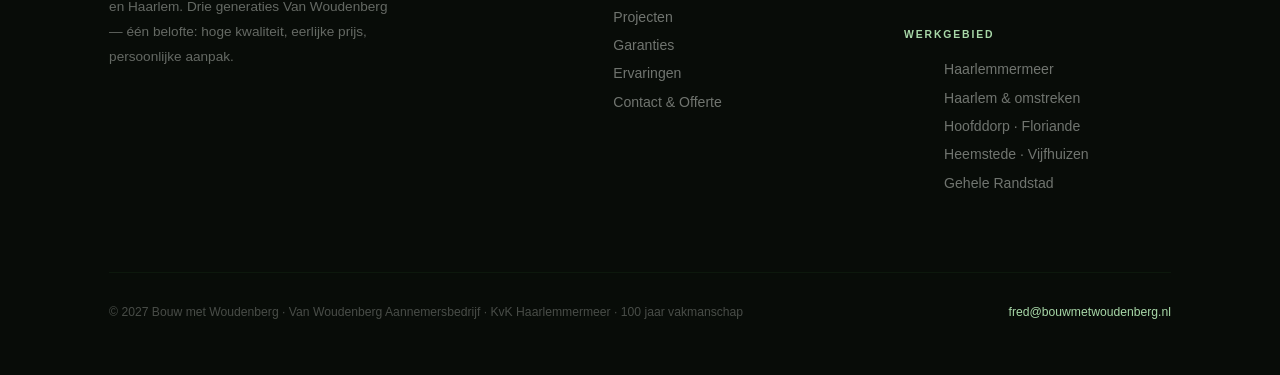
